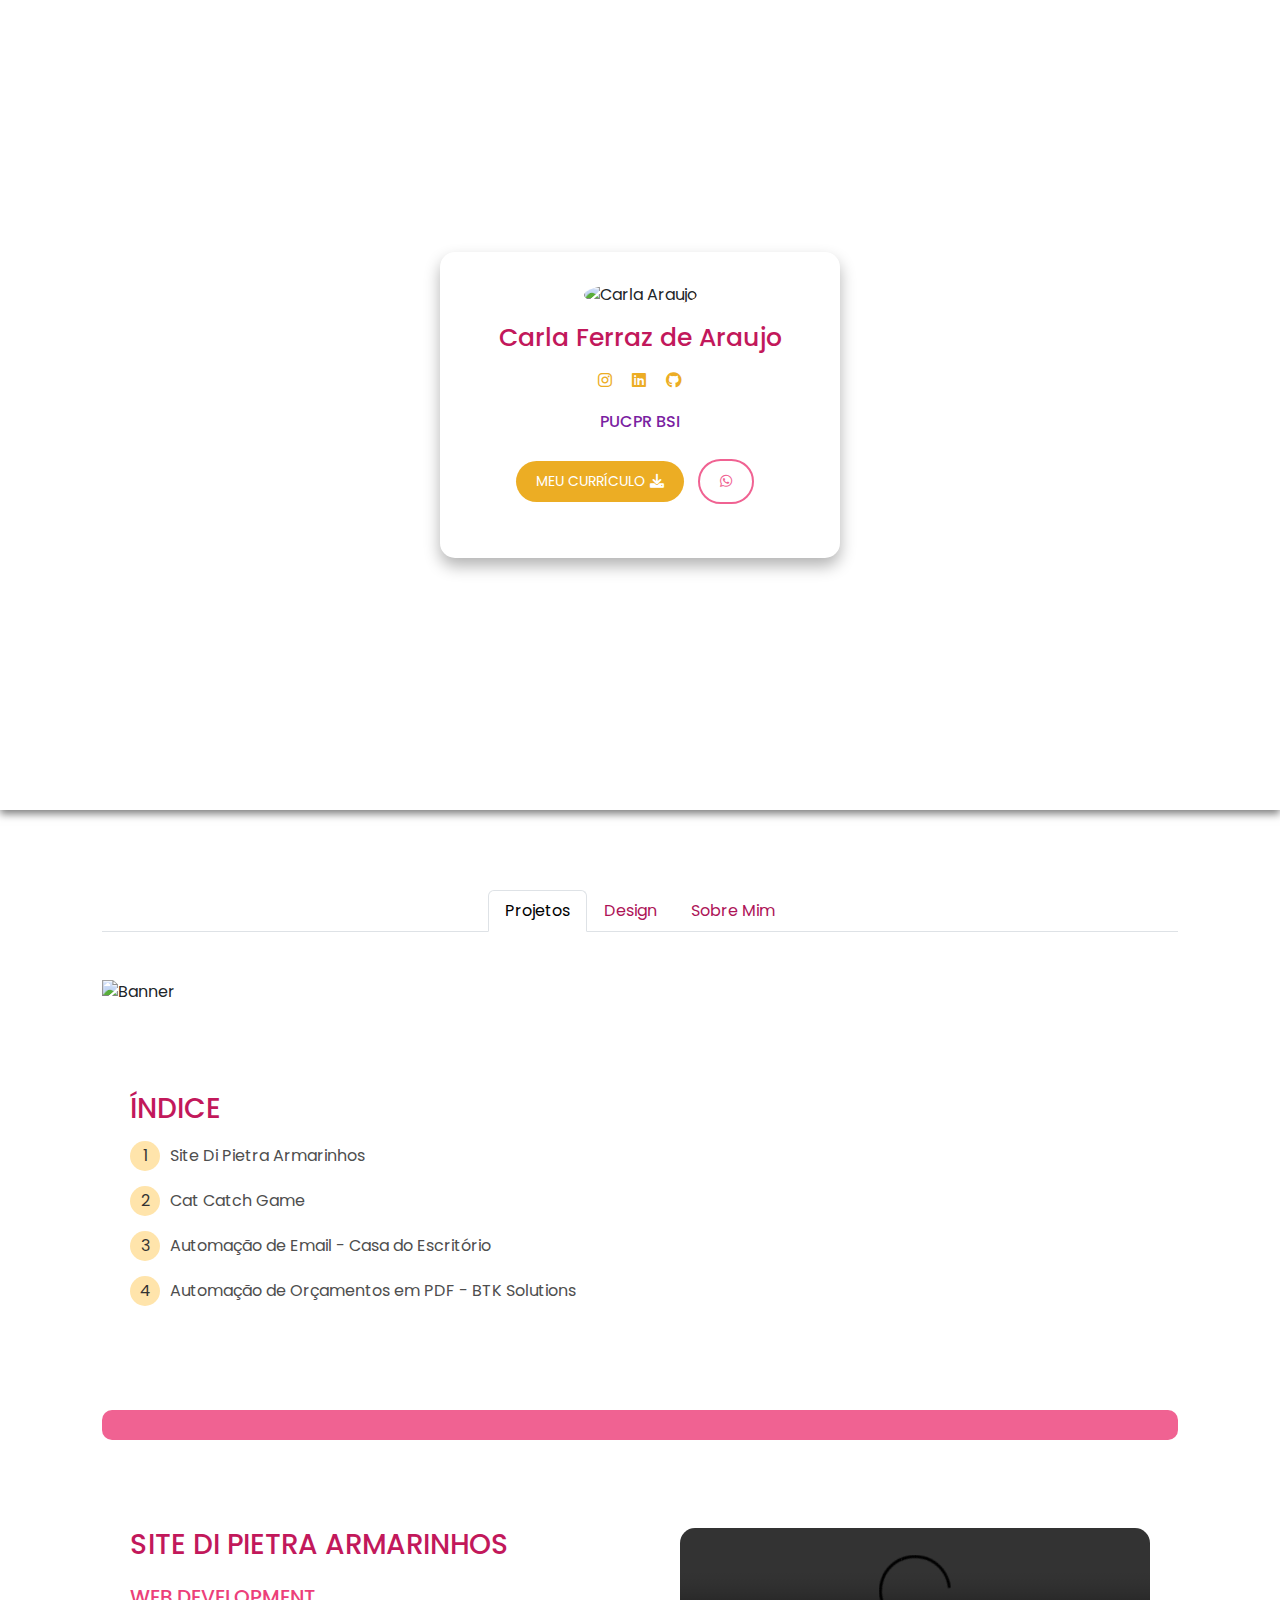
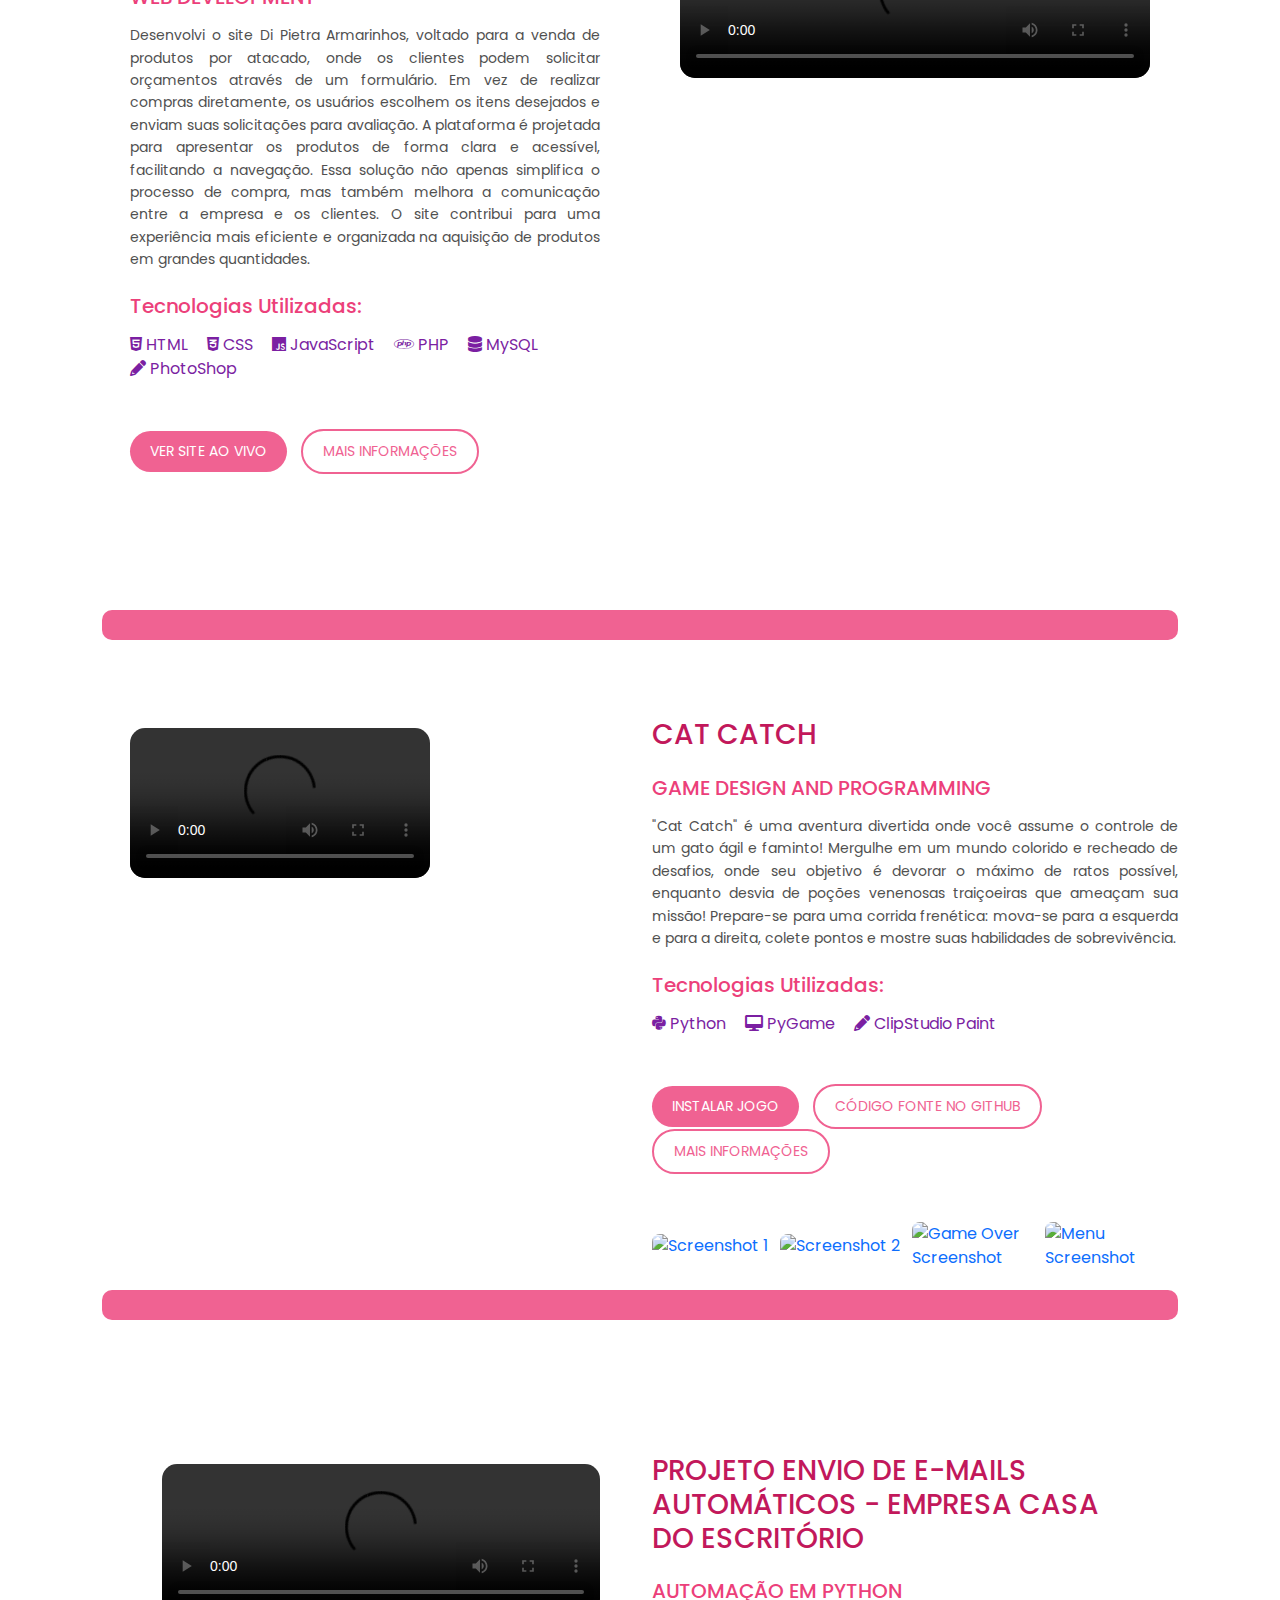
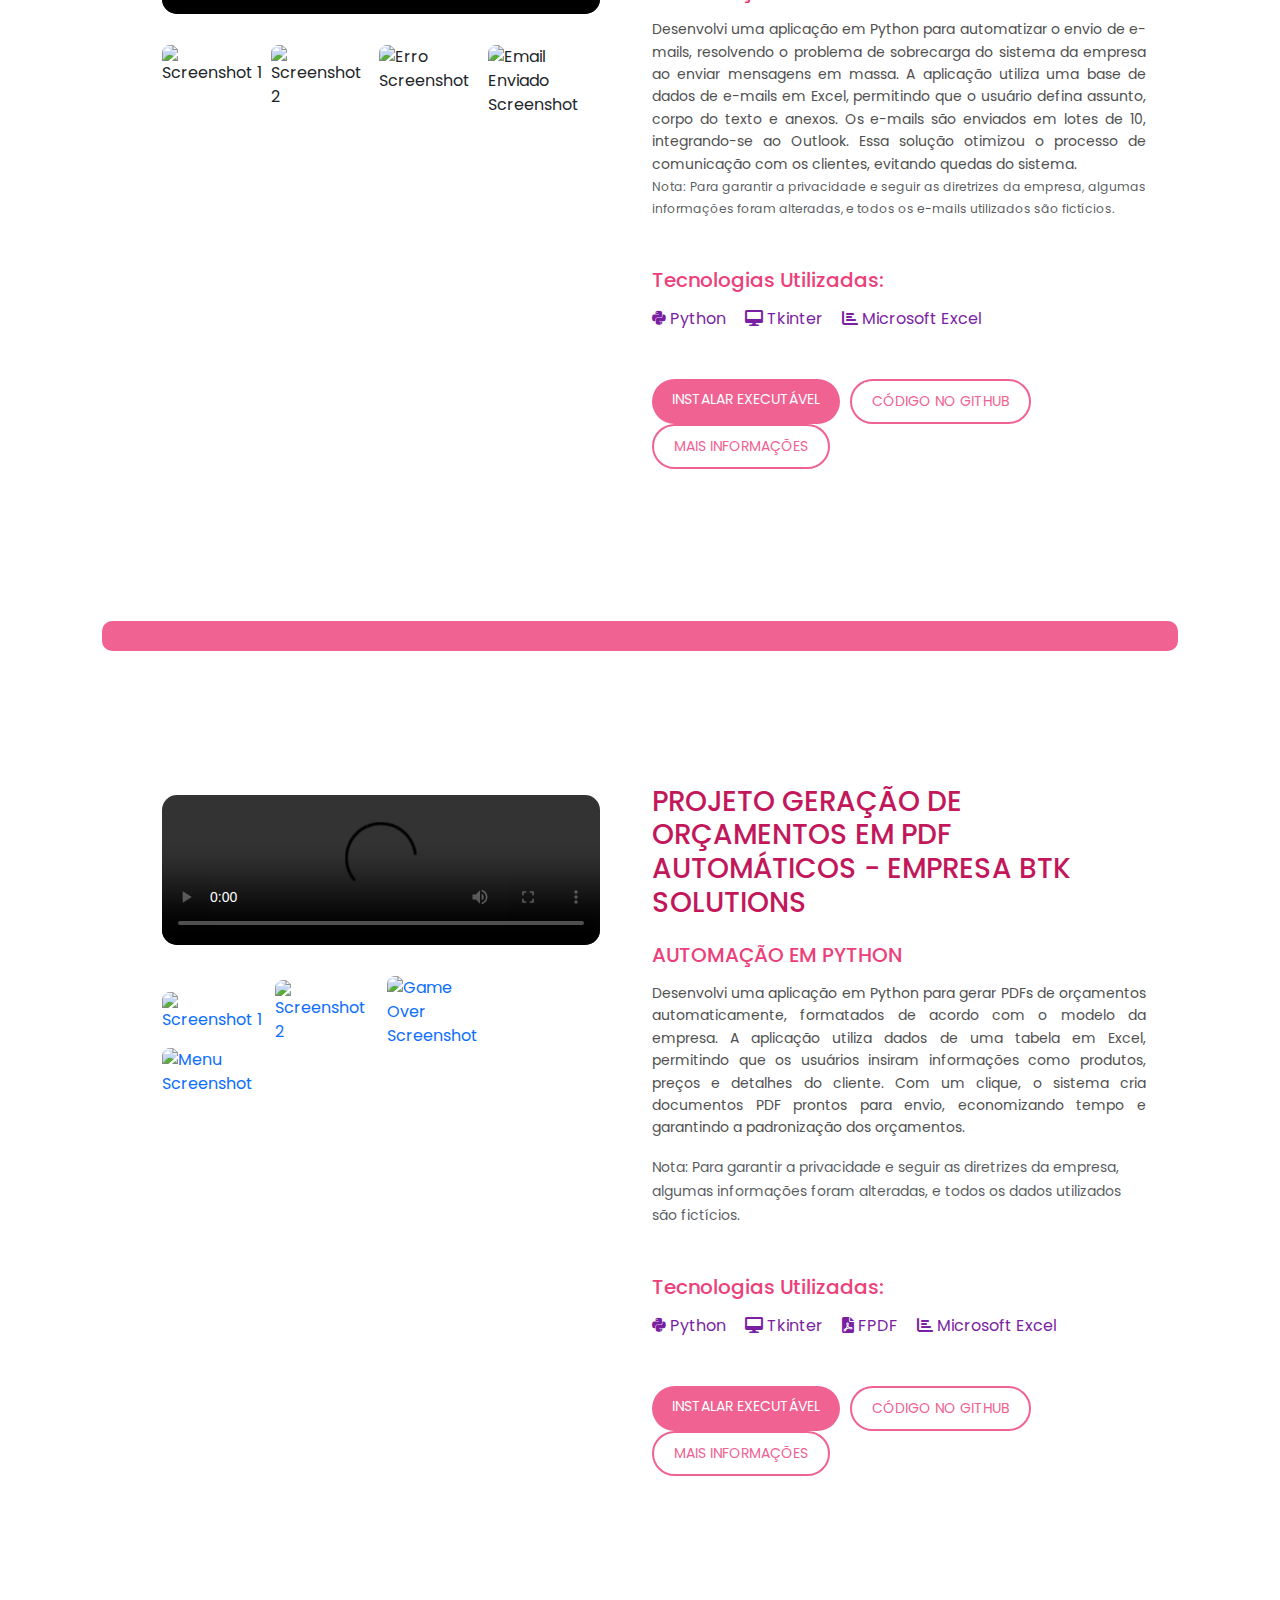
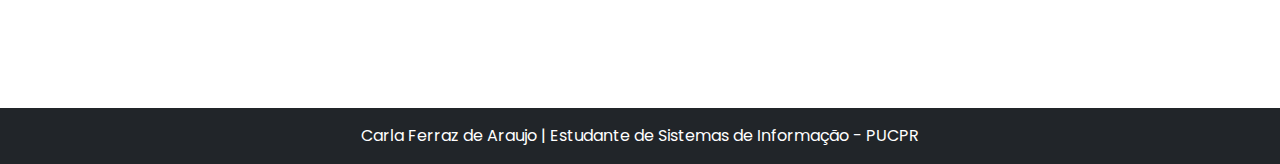
==== index.html @ 044a21c5 "my first commit" ====
<!DOCTYPE html>
<html lang="pt-br">
<head>
    <meta charset="UTF-8">
    <meta name="viewport" content="width=device-width, initial-scale=1.0">
    <title>Portfolio Carla Araujo</title>
    <link href="https://cdn.jsdelivr.net/npm/bootstrap@5.3.3/dist/css/bootstrap.min.css" rel="stylesheet" integrity="sha384-QWTKZyjpPEjISv5WaRU9OFeRpok6YctnYmDr5pNlyT2bRjXh0JMhjY6hW+ALEwIH" crossorigin="anonymous">
    <link rel="shortcut icon" href="assets/img/favicon.png" type="image/x-icon">
    <link href="https://cdnjs.cloudflare.com/ajax/libs/font-awesome/6.0.0-beta3/css/all.min.css" rel="stylesheet">
    <link rel="stylesheet" href="styles.css">
    <script src="scripts.js" defer></script>
    <script src="https://kit.fontawesome.com/b0f29e9bfe.js" crossorigin="anonymous"></script>
    <link href="https://fonts.googleapis.com/css2?family=Poppins:wght@300;400;500;600;700&display=swap" rel="stylesheet">

</head>
<body>

    <header class="background-draw py-5">
        <div class="container text-center content-box">
            <div class="profile-data mb-4">
                <div class="profile-pic mb-3">
                    <img src="midia/carla.png" alt="Carla Araujo" class="rounded-circle" width="150">
                </div>
                <h2 class="name">Carla Ferraz de Araujo</h2>
                
                <div class="my-3">
                    <div class="social-links">
                        <a href="https://www.instagram.com/carlacarlinhe/" target="_blank" class="me-3"><i class="fab fa-instagram"></i></a>
                        <a href="https://www.linkedin.com/in/carlaferrazdearaujo/" target="_blank" class="me-3"><i class="fab fa-linkedin"></i></a>
                        <a href="https://github.com/carlaferraz" target="_blank"><i class="fab fa-github"></i></a>
                    </div>
                </div>
                
                <div class="profile-info mb-4">
                    
                    <h4 class="profile-info-description">PUCPR BSI</h4>
                </div>
                <div class="profile__buttons">
                    <a href="#" class="cv-button" download>Meu Currículo <i class="fas fa-download"></i></a>
                    <a href="https://api.whatsapp.com/send?phone=51123456789&text=Hello, more information!" target="_blank" class="feminine-outline-button">
                        <i class="fab fa-whatsapp"></i>
                    </a>
                </div>
            </div>
        </div>
    </header>

    <main class="container my-5">
        
        <section class="filters mb-5">
            <ul class="nav nav-tabs justify-content-center">
                <li class="nav-item">
                    <a href="index.html#projects"><button class="nav-link active" id="projects">Projetos</button></a>
                    
                </li>
                <li class="nav-item">
                    <a href="design.html#design"><button class="nav-link" id="design">Design</button></a>
                    
                </li>
                <li class="nav-item">
                    <a href="sobremim.html#about-me"><button class="nav-link" id="about-me">Sobre Mim</button></a>
                    
                </li>
            </ul>
        </section>


        <div class="">
            <img src="midia/banner-pro.png" alt="Banner" class="full-width-image">
        </div>
        <div class="row my-5">
            <div class="col-md-6 feminine-section">
                <h2 class="feminine-title">ÍNDICE</h2>
                <div class="index-container">
                    <ol class="index-list">
                        <a href="#dipietra" class="index"><li>Site Di Pietra Armarinhos</li></a>
                        <a href="#catcatch" class="index"><li>Cat Catch Game</li></a>
                        <a href="#group" class="index"><li>Automação de Email - Casa do Escritório</li></a>
                        <a href="#btk" class="index"><li>Automação de Orçamentos em PDF - BTK Solutions</li></a>
                    </ol>
                </div>
            </div>  
        </div>

        <!--==========================DIVISOR===============================-->
        <div class="feminine-divider"></div>

        <div>
            <section id="projects">

    
                <!--====================dipietra======================--> 
                <div class="row my-5">
                    <div class="col-md-6 feminine-section">
                        <h2 class="feminine-title" id="dipietra">SITE DI PIETRA ARMARINHOS</h2>
                        <h3 class="feminine-subtitle">WEB DEVELOPMENT</h3>
                        <p class="feminine-text">
                            Desenvolvi o site Di Pietra Armarinhos, voltado para a venda de produtos por atacado, onde os clientes podem solicitar orçamentos através de um formulário. Em vez de realizar compras diretamente, os usuários escolhem os itens desejados e enviam suas solicitações para avaliação. A plataforma é projetada para apresentar os produtos de forma clara e acessível, facilitando a navegação. Essa solução não apenas simplifica o processo de compra, mas também melhora a comunicação entre a empresa e os clientes. O site contribui para uma experiência mais eficiente e organizada na aquisição de produtos em grandes quantidades.
                        </p>
                        
                        <div class="my-3">
                            <h3 class="feminine-subtitle">Tecnologias Utilizadas:</h3>
                            <ul class="feminine-languages">
                                <li class="feminine-language-item"><i class="fab fa-html5"></i> HTML</li>
                                <li class="feminine-language-item"><i class="fab fa-css3-alt"></i> CSS</li>
                                <li class="feminine-language-item"><i class="fab fa-js"></i> JavaScript</li>
                                <li class="feminine-language-item"><i class='fab fa-php'></i> PHP</li>
                                <li class="feminine-language-item"><i class="fas fa-database"></i> MySQL</li>
                                <li class="feminine-language-item"><i class="fas fa-pencil-alt"></i> PhotoShop</li>
                            </ul>
                        </div>

                        <div class="my-5">
                            <a href="https://dipietraarmarinhos.com.br/" target="_blank" class="feminine-button">Ver site ao vivo</a>
                            <a href="#" class="feminine-outline-button" data-bs-toggle="collapse" data-bs-target="#more-info" aria-expanded="false" aria-controls="more-info">Mais Informações</a>
                            <div id="more-info" class="collapse mt-3">
                                <h3 class="feminine-subtitle">Descrição do Projeto de Automação de Envio de E-mails Automáticos</h3>
                                <p class="feminine-text">
                                    Neste projeto, desenvolvi um site para a Di Pietra Armarinhos, focado na venda de produtos por atacado, que apresenta um design moderno e funcional.
                                </p>
                                <h3 class="feminine-subtitle">Contexto e Desafio:</h3>
                                <p class="feminine-text">
                                    O principal desafio foi criar uma plataforma que não apenas exibisse os produtos, mas que também facilitasse o processo de pedidos em um modelo de venda por atacado.
                                </p>
                                <h3 class="feminine-subtitle">Solução Implementada:</h3>
                                <p class="feminine-text">
                                    Utilizando HTML, CSS e JavaScript, construí um layout responsivo que destaca os produtos e suas categorias.
                                </p>
                                <h3 class="feminine-subtitle">Funcionalidade:</h3>
                                <p class="feminine-text">
                                    Além da apresentação dos produtos, o site possui um formulário de contato que os clientes podem utilizar para enviar suas solicitações de orçamento.
                                </p>
                                <h3 class="feminine-subtitle">Resultados:</h3>
                                <p class="feminine-text">
                                    Com o novo site, a Di Pietra Armarinhos conseguiu melhorar sua presença online e otimizar o processo de pedidos.
                                </p>
                            </div>
                        </div>
                    </div>

                    <div class="col-md-6 feminine-section">
                        <video src="midia/dipietra/dpietra.mp4" controls style="max-height: 80vh; width: 100%; border-radius: 15px;"></video>
                        <div class="mt-4 d-flex flex-wrap" style="align-items: center;">
                            <a href="#">
                                <img src="midia/dipietra/1.png" alt="" class="img-fluid me-2"" data-bs-toggle="modal" data-bs-target="#imageModal" onclick="openModal('midia/dipietra/1.png')" style="max-width: 30%;">
                                <img src="midia/dipietra/2.png" alt="" class="img-fluid me-2"" data-bs-toggle="modal" data-bs-target="#imageModal" onclick="openModal('midia/dipietra/2.png')" style="max-width: 30%;">
                                <img src="midia/dipietra/3.png" alt="" class="img-fluid me-2"" data-bs-toggle="modal" data-bs-target="#imageModal" onclick="openModal('midia/dipietra/3.png')" style="max-width: 30%;">
                                <img src="midia/dipietra/4.png" alt="" class="img-fluid me-2" " data-bs-toggle="modal" data-bs-target="#imageModal" onclick="openModal('midia/dipietra/4.png')" style="max-width: 30%;">
                                <img src="midia/dipietra/5.png" alt="" class="img-fluid"" data-bs-toggle="modal" data-bs-target="#imageModal" onclick="openModal('midia/dipietra/5.png')" style="max-width: 30%;">
                                <img src="midia/dipietra/6.png" alt="" class="img-fluid"" data-bs-toggle="modal" data-bs-target="#imageModal" onclick="openModal('midia/dipietra/6.png')" style="max-width: 30%;">
                                <img src="midia/dipietra/7.png" alt="" class="img-fluid"" data-bs-toggle="modal" data-bs-target="#imageModal" onclick="openModal('midia/dipietra/7.png')" style="max-width: 30%;">
                                <img src="midia/dipietra/8.png" alt="" class="img-fluid"" data-bs-toggle="modal" data-bs-target="#imageModal" onclick="openModal('midia/dipietra/8.png')" style="max-width: 30%;">
                                <img src="midia/dipietra/9.png" alt="" class="img-fluid"" data-bs-toggle="modal" data-bs-target="#imageModal" onclick="openModal('midia/dipietra/9.png')" style="max-width: 30%;">
                            </a>
                        </div>
                    </div>
                </div>


                    
                    



                <!--==========================DIVISOR===============================-->
                <div class="feminine-divider"></div>



                        <!--====================CAT CATCH======================-->        
                <div class="row mt-5">
                    <div class="col-md-6  feminine-section">
                        <video src="midia/catcatch/catcatch.mp4" controls style="max-height: 85%; border-radius: 15px;"></video>
                    </div>
                    <div class="col-md-6 feminine-content">
                        <h2 class="feminine-title" style="margin-top: 30px;" id="catcatch">CAT CATCH</h2>
                        <h3 class="feminine-subtitle">GAME DESIGN AND PROGRAMMING</h3>
                        <p class="feminine-text"><span>"Cat Catch"</span> é uma aventura divertida onde você assume o controle de um gato ágil e faminto! Mergulhe em um mundo colorido e recheado de desafios, onde seu objetivo é devorar o máximo de ratos possível, enquanto desvia de poções venenosas traiçoeiras que ameaçam sua missão! Prepare-se para uma corrida frenética: mova-se para a esquerda e para a direita, colete pontos e mostre suas habilidades de sobrevivência.</p>


                        <div>
                            <h3 class="feminine-subtitle">Tecnologias Utilizadas:</h3>
                            <ul class="feminine-languages">
                                <li class="feminine-language-item"><i class="fab fa-python"></i> Python</span></li>
                                <li class="feminine-language-item"><i class="fas fa-desktop"></i> PyGame</span></li>
                                <li class="feminine-language-item"><i class="fas fa-pencil-alt"></i> ClipStudio Paint</span></li>
                            </ul>
                            

                        </div>


                        <div class="my-5">
                            <a href="midia/catcatch/catcatch.exe" class="feminine-button" download>Instalar Jogo</a>
                            <a href="https://github.com/carlaferraz/catcatch" target="_blank" class="feminine-outline-button">Código Fonte no GitHub</a>
                            <a href="#" class="feminine-outline-button" data-bs-toggle="collapse" data-bs-target="#more-info" aria-expanded="false" aria-controls="more-info">Mais Informações</a>
                            <div id="more-info" class="collapse mt-3">
                                <div>
                                    <div>
                                        <h3 class="feminine-subtitle">Animação dos Personagens:</h3>
                                        <p class="feminine-text">Como o PyGame não aceita vídeos para a animação, foi-se utilizado o recurso de lista de imagens que trocam de acordo com o tempo transcorrido, a partir de função condicional descrita a seguir:</p>
                                        <img src="midia/catcatch/animacao-personagens.png" alt="" class="feminine-img" data-bs-toggle="modal" data-bs-target="#imageModal" onclick="openModal('midia/catcatch/animacao-personagens.png')">
                                    </div>

                                    <div>
                                        <h3 class="feminine-subtitle">Movimentação do Gato:</h3>
                                        <p class="feminine-text">A partir da lista de imagens carregada, utilizou-se uma função própria do PyGame para contornar em formato retangular a área aproximada e a partir disso, definir o espaço ocupado pelo personagem dentro do jogo. Com isso, foi possível definir uma função move que a partir de estrutura condicional altera o movimento do gato a partir da tecla direita ou esquerda pressionada, alterando sua posição para |5| em relação ao eixo x.</p>
                                        <img src="midia/catcatch/movimentacao-gato.png" alt="" class="feminine-img" data-bs-toggle="modal" data-bs-target="#imageModal" onclick="openModal('midia/catcatch/movimentacao-gato.png')">
                                    </div>

                                    <div>
                                        <h3 class="feminine-subtitle">Detecção de Colisão entre Jogador e Rato:</h3>
                                        <p class="feminine-text">Uma vez que o jogador "come" o rato, é feito uma condicional com o SCORE, adicionando em 10 a cada colisão ocorrida. Além disso, foi adicionado um efeito sono para melhor experiência.</p>
                                        <img src="midia/catcatch/colisao-gato-rato.png" alt="" class="feminine-img" data-bs-toggle="modal" data-bs-target="#imageModal" onclick="openModal('midia/catcatch/colisao-gato-rato.png')">
                                        <img src="midia/catcatch/score-rato.png" alt="" class="feminine-img" data-bs-toggle="modal" data-bs-target="#imageModal" onclick="openModal('midia/catcatch/score-rato.png')">
                                    </div>

                                    <div>
                                        <h3 class="feminine-subtitle">Detecção de Colisão entre Jogador e Poção:</h3>
                                        <p class="feminine-text">Assim que o gato encosta na poção envenenada, há um efeito sonoro de dor, e após meio segundo, aparece a tela de "Game Over", indicando o encerramento do jogo. Após dois segundos dessa tela, por meio do loop for, o jogo é encerrado e a tela do PyGame é fechada.</p>
                                        <img src="midia/catcatch/gato-pocao.png" alt="" class="feminine-img" data-bs-toggle="modal" data-bs-target="#imageModal" onclick="openModal('midia/catcatch/gato-pocao.png')">
                                    </div>
                                </div>

                                    
                                
                            </div>
                        </div>

                        <div class="mt-4 d-flex flex-wrap">
                            <a href="#">
                            <img src="midia/catcatch/screenshotcatcatchmenu.png" alt="Screenshot 1" class="img-fluid me-2" style="max-width: 23%;" data-bs-toggle="modal" data-bs-target="#imageModal" onclick="openModal('midia/catcatch/screenshotcatcatchmenu.png')">
                            <img src="midia/catcatch/screenshotcatcatch1.png" alt="Screenshot 2" class="img-fluid me-2" style="max-width: 23%;" data-bs-toggle="modal" data-bs-target="#imageModal" onclick="openModal('midia/catcatch/screenshotcatcatch1.png')">
                            <img src="midia/catcatch/screenshotcatcatch2.png" alt="Game Over Screenshot" class="img-fluid me-2" style="max-width: 23%;" data-bs-toggle="modal" data-bs-target="#imageModal" onclick="openModal('midia/catcatch/screenshotcatcatch2.png')">
                            <img src="midia/catcatch/screenshotcatcatchgameover.png" alt="Menu Screenshot" class="img-fluid" style="max-width: 23%;" data-bs-toggle="modal" data-bs-target="#imageModal" onclick="openModal('midia/catcatch/screenshotcatcatchgameover.png')">
                            </a>
                            
                        </div>
                    </div>
                </div>

                <!-- Modal -->
                <div class="modal fade" id="imageModal" tabindex="-1" aria-labelledby="imageModalLabel" aria-hidden="true">
                    <div class="modal-dialog modal-lg">
                        <div class="modal-content">
                            <div class="modal-header">
                                <h5 class="modal-title" id="imageModalLabel">Imagem Expandida</h5>
                                <button type="button" class="btn-close" data-bs-dismiss="modal" aria-label="Close"></button>
                            </div>
                            <div class="modal-body text-center">
                                <img id="expandedImage" src="" alt="" class="img-fluid">
                                <div class="d-flex justify-content-between mt-3">
                                    <button class="btn btn-secondary" id="prevBtn" onclick="changeImage(-1)">&#10094; Anterior</button>
                                    <button class="btn btn-secondary" id="nextBtn" onclick="changeImage(1)">Próximo &#10095;</button>
                                </div>
                            </div>
                        </div>
                    </div>
                </div>






                <!--==========================DIVISOR===============================-->
                <div class="feminine-divider"></div>

                        
                <!--====================AUTOMACAO DE EMAIL======================--> 
                <div class="container my-5">
                    <div class="row mb-4 mt-4">
                        <div class="col-md-6 mb-4 feminine-section">
                            <video src="midia/casadoescritorio/group.mp4" controls class="w-100" style="max-height: 100%; border-radius: 15px;"></video>

                            <div class="mt-4 d-flex flex-wrap">
                                <img src="midia/casadoescritorio/preview.png" alt="Screenshot 1" class="img-fluid me-2" style="max-width: 23%;" data-bs-toggle="modal" data-bs-target="#imageModal" onclick="openModal('midia/casadoescritorio/preview.png')">
                                <img src="midia/casadoescritorio/email-enviado.png" alt="Screenshot 2" class="img-fluid me-2" style="max-width: 23%;" data-bs-toggle="modal" data-bs-target="#imageModal" onclick="openModal('midia/casadoescritorio/email-enviado.png')">
                                <img src="midia/casadoescritorio/falha-box.png" alt="Erro Screenshot" class="img-fluid me-2" style="max-width: 23%;" data-bs-toggle="modal" data-bs-target="#imageModal" onclick="openModal('midia/casadoescritorio/falha-box.png')">
                                <img src="midia/casadoescritorio/email-enviado-box.png" alt="Email Enviado Screenshot" class="img-fluid" style="max-width: 23%;" data-bs-toggle="modal" data-bs-target="#imageModal" onclick="openModal('midia/casadoescritorio/email-enviado-box.png')">
                            </div>

                        </div>
                        <div class="col-md-6 feminine-content">
                            <h2 style="margin-top: 30px;" id="group">PROJETO ENVIO DE E-MAILS AUTOMÁTICOS - EMPRESA CASA DO ESCRITÓRIO</h2>
                            <h3>AUTOMAÇÃO EM PYTHON</h3>
                            <p>Desenvolvi uma aplicação em Python para automatizar o envio de e-mails, resolvendo o problema de sobrecarga do sistema da empresa ao enviar mensagens em massa. A aplicação utiliza uma base de dados de e-mails em Excel, permitindo que o usuário defina assunto, corpo do texto e anexos. Os e-mails são enviados em lotes de 10, integrando-se ao Outlook. Essa solução otimizou o processo de comunicação com os clientes, evitando quedas do sistema.
                                <br>
                                <small class="text-muted">Nota: Para garantir a privacidade e seguir as diretrizes da empresa, algumas informações foram alteradas, e todos os e-mails utilizados são fictícios.</small>
                            </p>
                            <div class="my-5">
                                <h3>Tecnologias Utilizadas:</h3>
                                <ul class="feminine-languages">
                                    <li class="feminine-language-item"><i class="fab fa-python"></i> Python</span></li>
                                    <li class="feminine-language-item"><i class="fas fa-desktop"></i> Tkinter</span></li>
                                    <li class="feminine-language-item"><i class="fas fa-chart-bar"></i> Microsoft Excel</span></li>
                                </ul>

                            </div>
                            <div class="my-5">
                                <div class="d-flex flex-wrap">
                                    <a href="midia/casadoescritorio/email_app.exe" class="feminine-button" download>Instalar Executável</a>
                                    <a href="https://github.com/carlaferraz/catcatch" target="_blank" class="feminine-outline-button">Código no GitHub</a>
                                    <a href="#" class="feminine-outline-button" data-bs-toggle="collapse" data-bs-target="#more-info" aria-expanded="false" aria-controls="more-info">Mais Informações</a>
                                    <div id="more-info" class="collapse mt-3">
                                        <div>
                                            <h3 class="feminine-subtitle">Descrição do Projeto de Automação de Envio de E-Mails Automáticos</h3>
                                            <p class="feminine-text">Neste projeto, desenvolvi uma solução em Python para automatizar o envio de e-mails, abordando um problema crítico: a sobrecarga do sistema da empresa ao encaminhar muitos e-mails de uma só vez.</p>
                                            <h3 class="feminine-subtitle">Contexto e Desafio:</h3>
                                            <p>A empresa enfrentava dificuldades significativas quando tentava enviar mensagens para uma grande lista de clientes simultaneamente, resultando em quedas frequentes do sistema. Para resolver isso, criei uma aplicação que permite gerenciar o envio de e-mails de forma mais controlada e eficiente.</p>
                                            <h3 class="feminine-subtitle">Solução Implementada:</h3>
                                            <p class="feminine-text">A aplicação utiliza uma base de dados de e-mails dos clientes armazenada em um arquivo Excel. A partir dessa base, desenvolvi um executável que possibilita ao usuário definir o assunto, o corpo do texto e adicionar anexos aos e-mails.</p>
                                            <h3 class="feminine-subtitle">Funcionalidade:</h3> 
                                            <p class="feminine-text">Os e-mails são enviados em lotes de 10, conforme a lista do Excel, utilizando a integração com o Outlook. Essa abordagem não apenas preserva a integridade do sistema, mas também melhora a experiência do usuário ao facilitar o envio de mensagens em massa.</p>
                                            <h3 class="feminine-subtitle">Resultados:</h3> 
                                            <p class="feminine-text">Com essa automação, a empresa conseguiu otimizar seu processo de comunicação com os clientes, garantindo que as mensagens fossem enviadas de forma eficiente, sem sobrecarregar o sistema.</p>
                                        </div>
                                        <div>
                                            <h3>Relacionando O Campo de Informações do Outlook:</h3>
                                            <p>Por meio da aplicação win32com.client é possível relacionar os campos do outlook para assim integrar à aplicação desejada</p>
                                            <img src="midia/casadoescritorio/win32.png" alt="" class="img-fluid" data-bs-toggle="modal" data-bs-target="#imageModal" onclick="openModal('midia/casadoescritorio/win32.png')">
                                        </div>
                                        <div>
                                            <h3>Interface Gráfica com Tkinter:</h3>
                                            <p>A interface do aplicativo foi desenvolvida utilizando a biblioteca <code>customtkinter</code>, que proporciona uma experiência de usuário moderna e intuitiva. A estrutura do layout é organizada em grids, permitindo que os usuários insiram informações essenciais como o assunto do e-mail e o corpo da mensagem.</p>
                                            <img src="midia/casadoescritorio/tkinter.png" alt="" class="img-fluid" data-bs-toggle="modal" data-bs-target="#imageModal" onclick="openModal('midia/casadoescritorio/tkinter.png')">
                                        </div>
                                        <div>
                                            <h3>Manipulação de Anexos:</h3>
                                            <p>Os usuários têm a opção de anexar arquivos diretamente ao e-mail. Isso é facilitado por um botão que aciona um seletor de arquivos, permitindo a escolha de múltiplos arquivos. O caminho dos arquivos anexados é exibido em um campo de texto.</p>
                                            <img src="midia/casadoescritorio/anexos.png" alt="" class="img-fluid" data-bs-toggle="modal" data-bs-target="#imageModal" onclick="openModal('midia/casadoescritorio/anexos.png')">
                                        </div>
                                        <div>
                                            <h3>Tratamento de Erros:</h3>
                                            <p>A aplicação possui um sistema robusto de tratamento de erros, que garante que o usuário seja informado em caso de falhas. Mensagens de erro claras e concisas são exibidas através de caixas de diálogo.</p>
                                            <img src="midia/casadoescritorio/erro.png" alt="" class="img-fluid" data-bs-toggle="modal" data-bs-target="#imageModal" onclick="openModal('midia/casadoescritorio/erro.png')">
                                        </div>
                                    </div>
                                
                                    
                                </div>
                            </div>
                        </div>
                    </div>
                </div>

                <!-- Modal -->
                <div class="modal fade" id="imageModal" tabindex="-1" aria-labelledby="imageModalLabel" aria-hidden="true">
                    <div class="modal-dialog modal-lg">
                        <div class="modal-content">
                            <div class="modal-header">
                                <h5 class="modal-title" id="imageModalLabel">Imagem Expandida</h5>
                                <button type="button" class="btn-close" data-bs-dismiss="modal" aria-label="Close"></button>
                            </div>
                            <div class="modal-body text-center">
                                <img id="expandedImage" src="" alt="" class="img-fluid">
                                <div class="d-flex justify-content-between mt-3">
                                    <button class="btn btn-secondary" id="prevBtn" onclick="changeImage(-1)">&#10094; Anterior</button>
                                    <button class="btn btn-secondary" id="nextBtn" onclick="changeImage(1)">Próximo &#10095;</button>
                                </div>
                            </div>
                        </div>
                    </div>
                </div>







   <!--==========================DIVISOR===============================-->
                <div mt-5>
                    <div class="feminine-divider"></div>
                </div>
                



                <!--====================AUTOMACAO DE PDF======================--> 
                <div class="container my-5">
                    <div class="row mb-4 mt-4">
                        <div class="col-md-6 mb-4 feminine-section">
                            <video src="midia/btksolutions/exe.mp4" controls class="w-100" style="max-height: 100%; border-radius: 15px;"></video>
    
                        
                            <div class="mt-4 d-flex flex-wrap">
                                <a href="#">
                                <img src="midia/btksolutions/salvar-como.png" alt="Screenshot 1" class="img-fluid me-2" style="max-width: 23%;" data-bs-toggle="modal" data-bs-target="#imageModal" onclick="openModal('midia/btksolutions/salvar-como.png')">
                                <img src="midia/btksolutions/sucesso.png" alt="Screenshot 2" class="img-fluid me-2" style="max-width: 23%;" data-bs-toggle="modal" data-bs-target="#imageModal" onclick="openModal('midia/btksolutions/sucesso.png')">
                                <img src="midia/btksolutions/falha.png" alt="Game Over Screenshot" class="img-fluid me-2" style="max-width: 23%;" data-bs-toggle="modal" data-bs-target="#imageModal" onclick="openModal('midia/btksolutions/falha.png')">
                                <img src="midia/btksolutions/preview.png" alt="Menu Screenshot" class="img-fluid" style="max-width: 23%;" data-bs-toggle="modal" data-bs-target="#imageModal" onclick="openModal('midia/btksolutions/preview.png')">
                                </a>
                                </div>
                            
    
                        </div>
                        <div class="col-md-6 feminine-content">
                            <h2 style="margin-top: 30px;" id="btk">PROJETO GERAÇÃO DE ORÇAMENTOS EM PDF AUTOMÁTICOS - EMPRESA BTK SOLUTIONS</h2>
                            <h3>AUTOMAÇÃO EM PYTHON</h3>
                            <p>Desenvolvi uma aplicação em Python para gerar PDFs de orçamentos automaticamente, formatados de acordo com o modelo da empresa. A aplicação utiliza dados de uma tabela em Excel, permitindo que os usuários insiram informações como produtos, preços e detalhes do cliente. Com um clique, o sistema cria documentos PDF prontos para envio, economizando tempo e garantindo a padronização dos orçamentos.</p>
                            <small class="text-muted">Nota: Para garantir a privacidade e seguir as diretrizes da empresa, algumas informações foram alteradas, e todos os dados utilizados são fictícios.</small>
                            <div class="my-5">
                                <h3>Tecnologias Utilizadas:</h3>
                                <ul class="feminine-languages">
                                    <li class="feminine-language-item"><i class="fab fa-python"></i> Python</span></li>
                                    <li class="feminine-language-item"><i class="fas fa-desktop"></i> Tkinter</span></li>
                                    <li class="feminine-language-item"><i class="fas fa-file-pdf"></i> FPDF</span></li>
                                    <li class="feminine-language-item"><i class="fas fa-chart-bar"></i> Microsoft Excel</span></li>
                                </ul>
                            </div>


                            <div class="my-5">
                                <div class="d-flex flex-wrap">
                                    <a href="#" class="feminine-button">Instalar Executável</a>
                                    <a href="https://github.com/carlaferraz/catcatch" target="_blank" class="feminine-outline-button">Código no GitHub</a>
                                    <a href="#" class="feminine-outline-button" data-bs-toggle="collapse" data-bs-target="#more-info-pdf" aria-expanded="false" aria-controls="more-info-pdf">Mais Informações</a>
                                    <div id="more-info-pdf" class="collapse mt-3">
                                        <div>
                                            <h3>Descrição do Projeto de Geração Automática de PDFs de Orçamentos</h3>
                                            <p>Neste projeto, desenvolvi uma solução em Python para gerar PDFs de orçamentos automaticamente, seguindo o modelo específico da empresa, com base em dados extraídos de uma tabela do Excel. 
                                                <br>
                                                <h3>Contexto e Desafio:</h3>
                                                A empresa precisava otimizar a criação de orçamentos, que era um processo manual e demorado. O desafio era criar uma solução que não apenas automatizasse a geração de orçamentos, mas também garantisse a padronização do formato.</p>
                                            <h3>Solução Implementada:</h3>
                                            <p>A aplicação permite que os usuários insiram os dados necessários em um formulário e, com um clique, gera um documento PDF formatado de acordo com os padrões da empresa.</p>
                                            <h3>Resultados:</h3>
                                            <p>Com essa automação, a empresa conseguiu reduzir significativamente o tempo gasto na criação de orçamentos, melhorando a eficiência do processo e garantindo que todos os documentos fossem consistentes.</p>
                                        </div>
                                        <div>
                                            <div>
                                                <h3>Organizando A Tabela: </h3>
                                                <p>O primeiro passo foi criar uma tabela no excel divida em abas de acordo com cada sessão do orçamento: Proposta, Dados Gerais, Produtos e Totais.</p>
                                                <div class="mt-4 d-flex flex-wrap">
                                                    <a href="#">
                                                        <img src="midia/btksolutions/excel1.png" alt="" class="img-fluid" data-bs-toggle="modal" data-bs-target="#imageModal" onclick="openModal('midia/btksolutions/excel1.png')">
                                                        <img src="midia/btksolutions/excel3.png" alt="" class="img-fluid" data-bs-toggle="modal" data-bs-target="#imageModal" onclick="openModal('midia/btksolutions/excel3.png')" style="margin-top: 10px;">
                                                        <img src="midia/btksolutions/excel4.png" alt="" class="img-fluid" data-bs-toggle="modal" data-bs-target="#imageModal" onclick="openModal('midia/btksolutions/excel4.png')" style="margin-top: 10px;">
                                                        <img src="midia/btksolutions/excel5.png" alt="" class="img-fluid" data-bs-toggle="modal" data-bs-target="#imageModal" onclick="openModal('midia/btksolutions/excel5.png')" style="margin-top: 10px;">
                                                    </a>
                                                </div>
                                                
                                            </div>
                                            
                    
                                            <div>
                                                <h3>Relacionando O Campo de Informações com o PDF</h3>
                                                <p>Utilizou a biblioteca FPDF para criar o PDF do zero e seu design, feito com várias funções de cabeçalho, informações gerais, tabela, totais e rodapé.</p>
                                                <div class="mt-4 d-flex flex-wrap">
                                                    <a href="#">
                                                        <img src="midia/btksolutions/cabeçalho.png" alt="" class="img-fluid" data-bs-toggle="modal" data-bs-target="#imageModal" onclick="openModal('midia/btksolutions/cabeçalho.png')">
                                                
                                                        <img src="midia/btksolutions/infos.png" alt="" class="img-fluid" data-bs-toggle="modal" data-bs-target="#imageModal" onclick="openModal('midia/btksolutions/infos.png')" style="margin-top: 10px;">
                                                
                                                        <img src="midia/btksolutions/tabela.png" alt="" class="img-fluid" data-bs-toggle="modal" data-bs-target="#imageModal" onclick="openModal('midia/btksolutions/tabela.png')" style="margin-top: 10px;">
                                                
                                                        <img src="midia/btksolutions/totais.png" alt="" class="img-fluid" data-bs-toggle="modal" data-bs-target="#imageModal" onclick="openModal('midia/btksolutions/totais.png')" style="margin-top: 10px;">
                                                </div>
                                                    </a>
                                                
                                                
                                                
                                            </div>
                    
                                            <div>
                                                <h3>Seleção de Anexos e Local de Salvamento: </h3>
                                                <p>Para criar o executável, utilizou-se novamente o tkinter, criando mais uma vez funções para selecionar anexos e agora selecionar em que lugar do computador quer salvar o documento. </p>
                                                <div class="mt-4 d-flex flex-wrap">
                                                    <a href="#"><img src="midia/btksolutions/selecaoexce.png" alt="" class="img-fluid" data-bs-toggle="modal" data-bs-target="#imageModal" onclick="openModal('midia/btksolutions/selecaoexce.png')"></a>
                                                </div>
                                                
                                            </div>
                    
                                            <div>
                                                <h3>Gerando o PDF e Tratamento de Erros: </h3>
                                                <p>A partir da função <code>generate_pdf</code> pode-se obter o PDF ou aparecer mensagens de erros caso alguma informação esteja faltando</p>
                                                <div class="mt-4 d-flex flex-wrap">
                                                    <a href="#">
                                                        <img src="midia/btksolutions/gerarpdf.png" alt="" class="img-fluid" data-bs-toggle="modal" data-bs-target="#imageModal" onclick="openModal('midia/btksolutions/gerarpdf.png')">
                                                        <img src="midia/btksolutions/pdf1.png" alt="" class="img-fluid" data-bs-toggle="modal" data-bs-target="#imageModal" onclick="openModal('midia/btksolutions/pdf1.png')">
                                                        <img src="midia/btksolutions/pdf2.png" alt="" class="img-fluid" data-bs-toggle="modal" data-bs-target="#imageModal" onclick="openModal('midia/btksolutions/pdf2.png')">
                                                    </a>
                                                </div>
                                                
                                            </div>
                    
                                        </div>
                                </div>
                                   
                
                                    
                               
                
                                
                            </div>
                    
                           
                            <div class="modal fade" id="imageModal" tabindex="-1" aria-labelledby="imageModalLabel" aria-hidden="true">
                                <div class="modal-dialog modal-lg">
                                    <div class="modal-content">
                                        <div class="modal-header">
                                            <h5 class="modal-title" id="imageModalLabel">Imagem Expandida</h5>
                                            <button type="button" class="btn-close" data-bs-dismiss="modal" aria-label="Close"></button>
                                        </div>
                                        <div class="modal-body text-center">
                                            <img id="expandedImage" src="" alt="" class="img-fluid">
                                            <div class="d-flex justify-content-between mt-3">
                                                <button class="btn btn-secondary" id="prevBtn" onclick="changeImage(-1)">&#10094; Anterior</button>
                                                <button class="btn btn-secondary" id="nextBtn" onclick="changeImage(1)">Próximo &#10095;</button>
                                            </div>
                                        </div>
                                    </div>
                                </div>
                            </div>
                
                            
                            
                        </div>
                    </div>
                </div>
                
                


                









        













    </main>











    <footer class="bg-light text-center text-lg-start mt-4">     
        <div class="text-center p-3 bg-dark text-white">
          Carla Ferraz de Araujo | Estudante de Sistemas de Informação - PUCPR
        </div>
      </footer>





    <script src="https://cdn.jsdelivr.net/npm/bootstrap@5.3.3/dist/js/bootstrap.bundle.min.js" integrity="sha384-YvpcrYf0tY3lHB60NNkmXc5s9fDVZLESaAA55NDzOxhy9GkcIdslK1eN7N6jIeHz" crossorigin="anonymous"></script>
    
    <script src="scripts.js"></script>

</body>
</html>
---- styles.css ----
.container {
    padding: 2rem;
}

a.index{
    color: #4e4e4e;
}

a.index:hover{
    color: #ecad24
}
 

body {
    font-family: 'Poppins', sans-serif;
}

h2 {
    font-family: 'Poppins', sans-serif;
    font-size: 28px;
    color: #c2185b; 
    margin-bottom: 10px;
    
}

h3 {
    margin-top: 1.5rem;
    margin-bottom: 1rem;
    font-family: 'Poppins', sans-serif;
    font-size: 20px;
    color: #ec407a; 
    margin-bottom: 15px;
}

h4 {
    line-height: 1.6;
    font-size: 1rem;
    font-family: 'Poppins', sans-serif;
    font-size: 16px;
    color: #7b1fa2;
}

p {
    line-height: 1.6;
    font-size: 1rem;
    font-family: 'Poppins', sans-serif;
    font-size: 14px;
    color: #505050;
    text-align: justify;
}

a {
    text-decoration: none;
}




.full-width-image {
    width: 100%; 
    height: auto;
    display: block; 
}



.name{
    font-family: 'Poppins', sans-serif;
    font-size: 25px;
    color: #c2185b; 
    margin-bottom: 10px;
}

.cv-button{
    background-color: #ecad24; 
    color: white;
    border-radius: 30px;
    padding: 10px 20px;
    text-transform: uppercase;
    font-family: 'Poppins', sans-serif;
    font-size: 14px;
    transition: background-color 0.3s ease-in-out;
    margin-right: 10px;
    display: inline-block;
}

.background-draw{
    background-image: url('midia/gabriella_tavares_pedroso.png');
    background-size: cover; 
    background-position: center; 
    background-repeat: no-repeat; 
    height: 90vh;
    display: flex; 
    justify-content: center; 
    align-items:center;
    box-shadow: 0 4px 8px rgba(0, 0, 0, 0.5)
}



.content-box {
    background-color: white; 
    padding: 30px; 
    border-radius: 15px;
    box-shadow: 0 4px 8px rgba(0, 0, 0, 0.1);
    max-width: 400px; 
    width: 100%; 
    text-align: center;
    box-shadow: 0 8px 16px rgba(0, 0, 0, 0.3);

}

.social-links a {
    color: #ecad24; 
    transition: color 0.3s ease;
}

.social-links a:hover {
    color: #ad1457; 
}



.nav-link{
    color: #ad1457
}

.nav-link:hover {
    color: #ecad24
}




.index-list {
    list-style: none; 
    padding: 0; 
}

.index-list li {
    display: flex; 
    align-items: center; 
    margin: 15px 0; 
}

.index-list li::before {
    content: counter(item); 
    counter-increment: item; 
    background-color: #ffe4ab;
    color: #333; 
    border-radius: 50%;
    width: 30px; 
    height: 30px; 
    display: flex; 
    align-items: center; 
    justify-content: center; 
    margin-right: 10px; 
}

.index-list {
    counter-reset: item; 
}






.img-fluid {
    border-radius: 8px;
}

.btn {
    border-radius: 5px;
}

.btn-outline-secondary {
    transition: background-color 0.3s, color 0.3s;
}

.btn-outline-secondary:hover {
    background-color: #6c757d;
    color: white;
}

.collapse {
    background-color: #f8f9fa; 
    padding: 1rem;
    border-radius: 5px;
    margin-top: 1rem;
}












.feminine-divider {
    width: 100%; 
    height: 30px; 
    background-color: #f06292; 
    margin: 20px 0; 
    border-radius: 10px; 
}



.feminine-section {
    
    padding: 40px;
    border-radius: 15px;
}



.feminine-languages {
    list-style: none;
    padding: 0;
}

.feminine-language-item {
    font-family: 'Poppins', sans-serif;
    font-size: 16px;
    color: #7b1fa2;
    display: inline-block;
    margin-right: 15px;
}

.feminine-button {
    background-color: #f06292; /* Rosa médio */
    color: white;
    border-radius: 30px;
    padding: 10px 20px;
    text-transform: uppercase;
    font-family: 'Poppins', sans-serif;
    font-size: 14px;
    transition: background-color 0.3s ease-in-out;
    margin-right: 10px;
    display: inline-block;
}

.feminine-button:hover {
    background-color: #ad1457; /* Rosa mais escuro */
}

.feminine-outline-button {
    border: 2px solid #f06292;
    background-color: transparent;
    color: #f06292;
    border-radius: 30px;
    padding: 10px 20px;
    text-transform: uppercase;
    font-family: 'Poppins', sans-serif;
    font-size: 14px;
    transition: background-color 0.3s ease-in-out;
    margin-right: 10px;
    display: inline-block;
}

.feminine-outline-button:hover {
    background-color: #f06292;
    color: white;
}

.feminine-gallery {
    justify-content: space-between;
}

.feminine-img {
    max-width: 23%;
    border-radius: 10px;
    box-shadow: 0px 4px 8px rgba(0, 0, 0, 0.1);
    transition: transform 0.3s ease-in-out;
}

.feminine-img:hover {
    transform: scale(1.05);
}
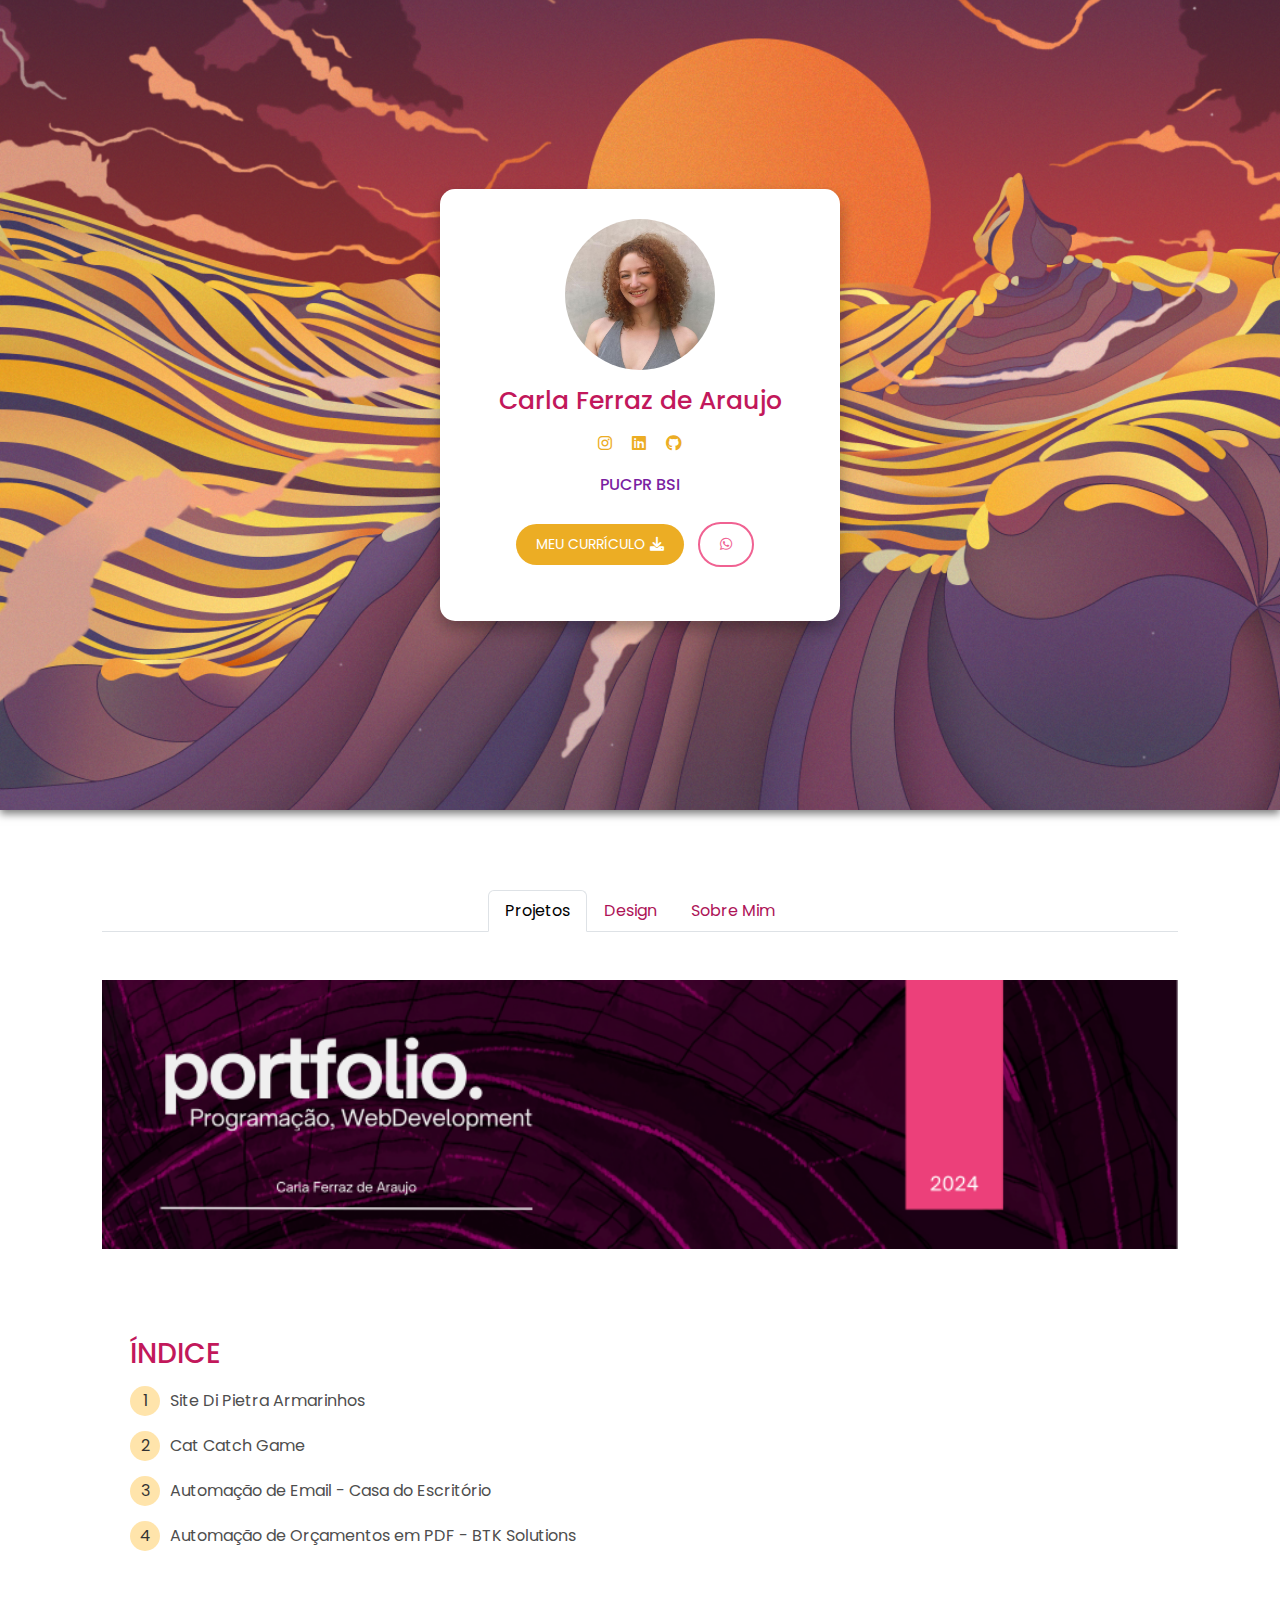
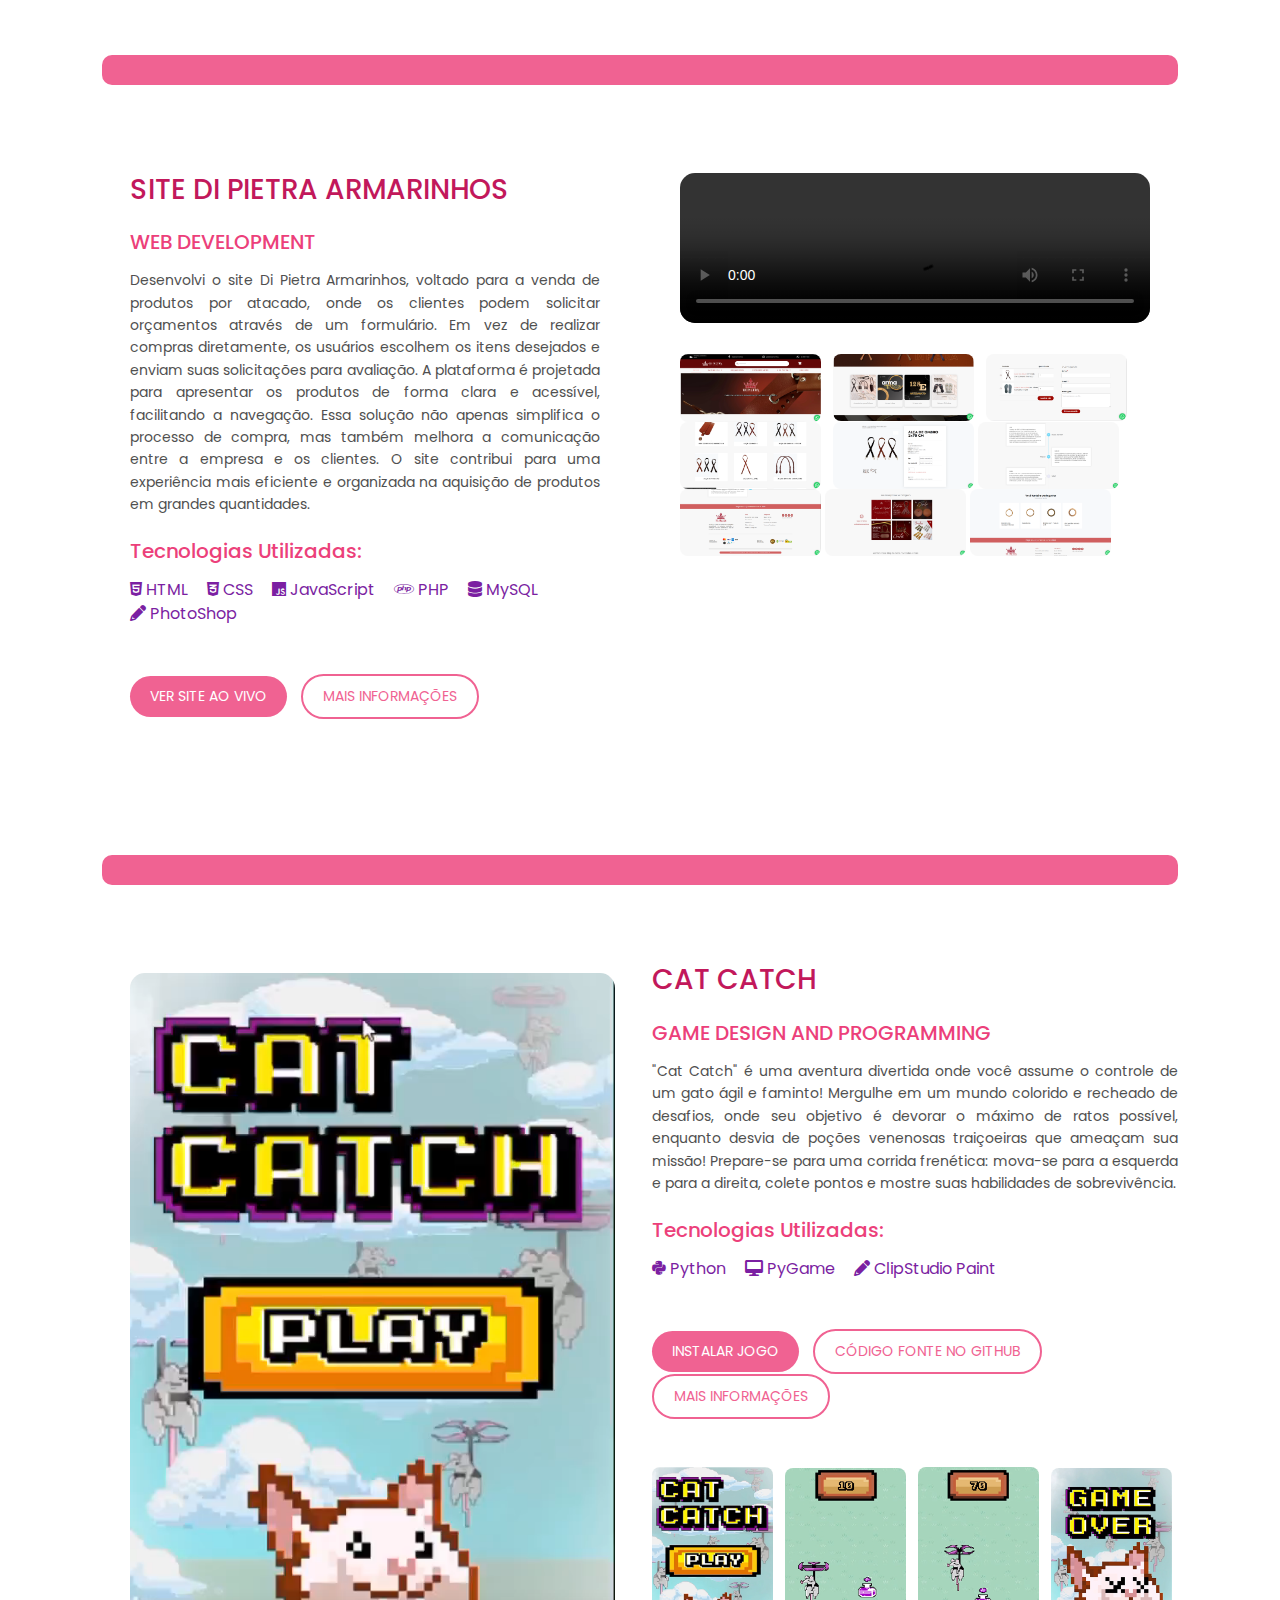
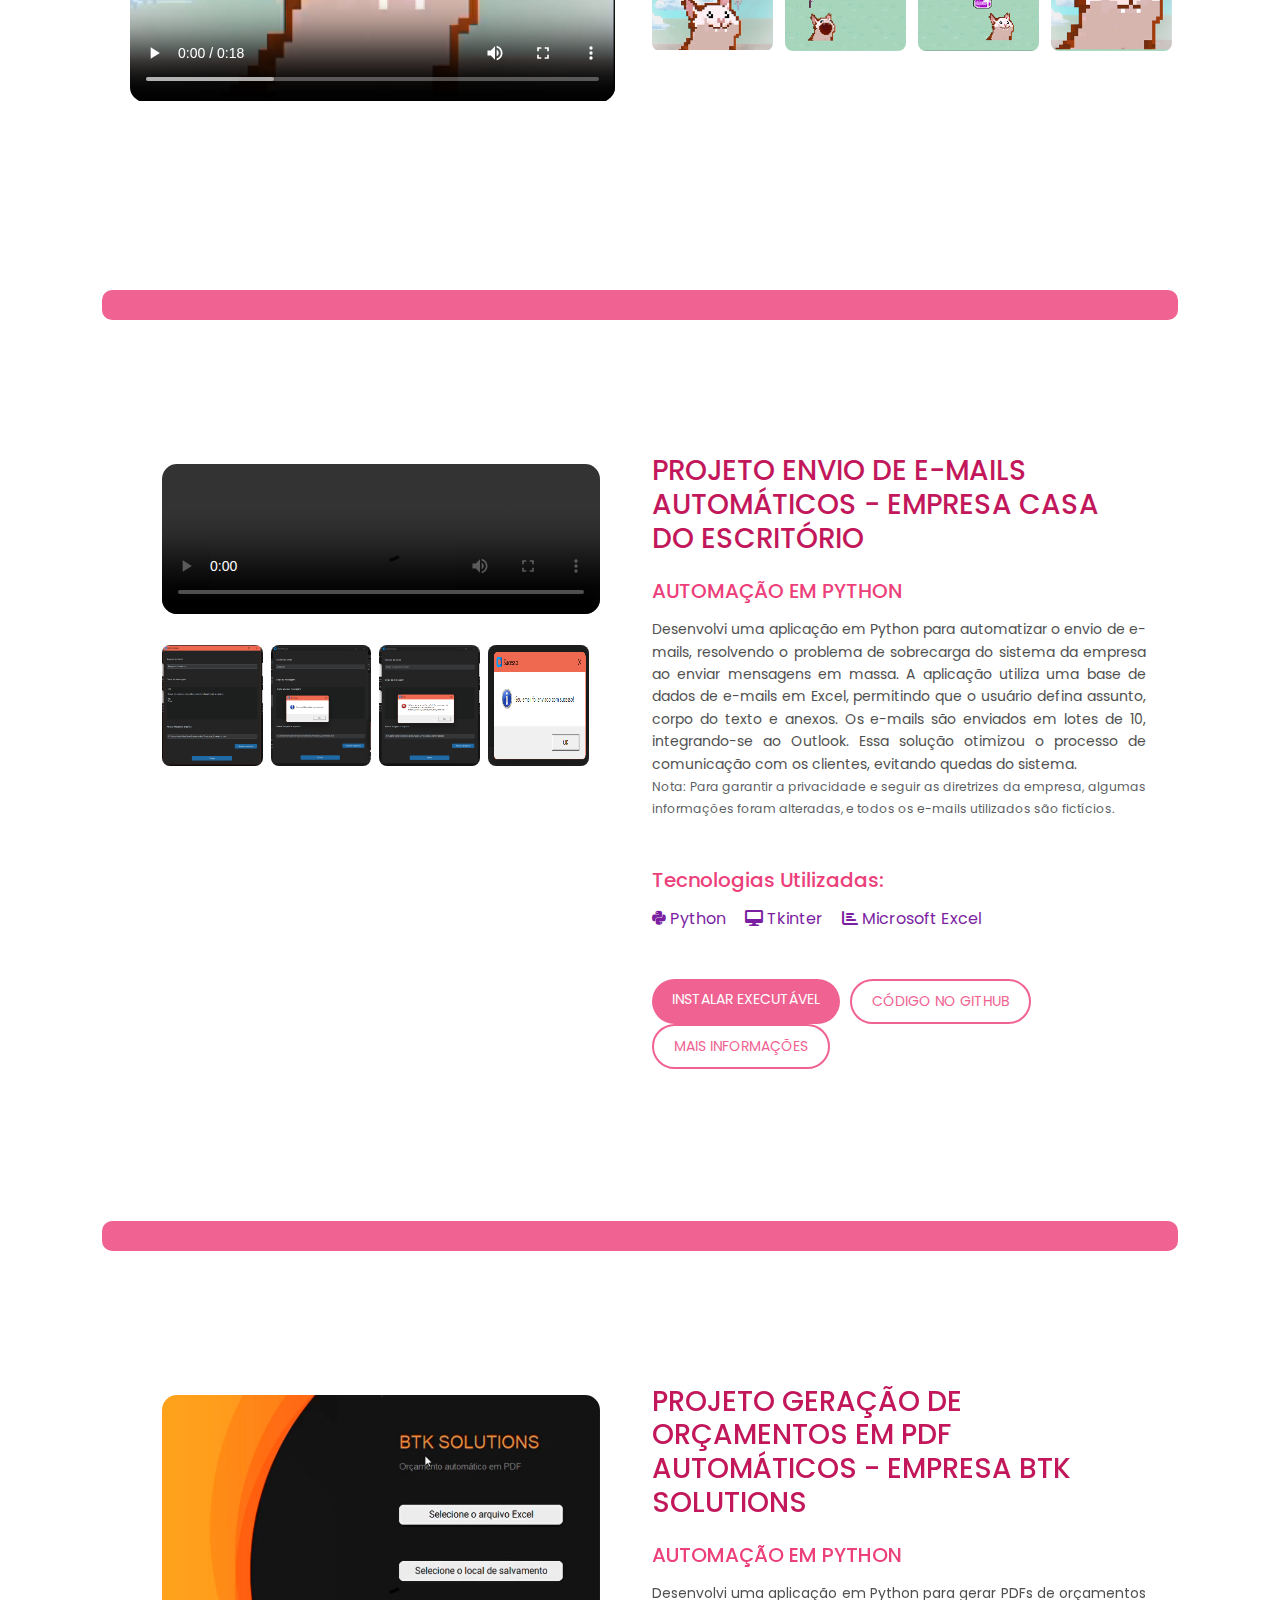
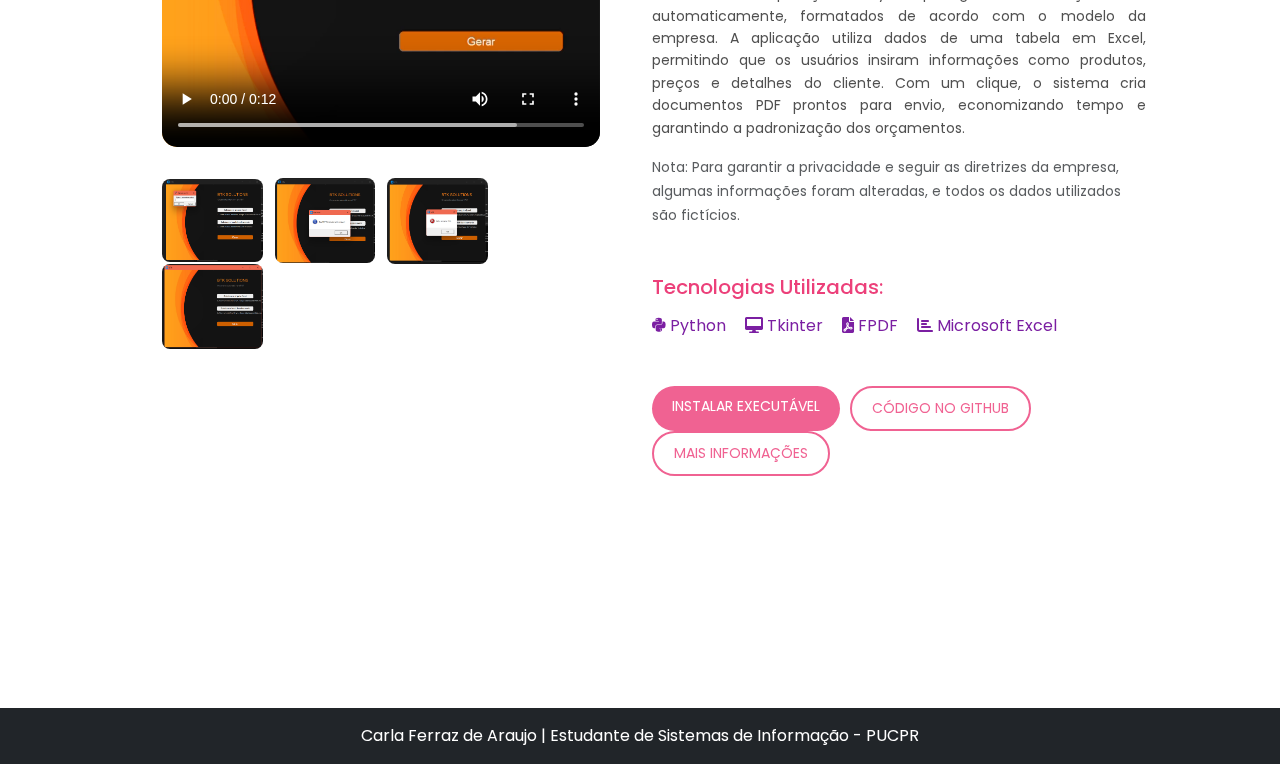
==== commit 90241ff1: "adding the links to github" ====
--- a/index.html
+++ b/index.html
@@ -192,7 +192,7 @@
 
                         <div class="my-5">
                             <a href="midia/catcatch/catcatch.exe" class="feminine-button" download>Instalar Jogo</a>
-                            <a href="https://github.com/carlaferraz/catcatch" target="_blank" class="feminine-outline-button">Código Fonte no GitHub</a>
+                            <a href="https://github.com/carlaferraz/Cat-Catch" target="_blank" class="feminine-outline-button">Código Fonte no GitHub</a>
                             <a href="#" class="feminine-outline-button" data-bs-toggle="collapse" data-bs-target="#more-info" aria-expanded="false" aria-controls="more-info">Mais Informações</a>
                             <div id="more-info" class="collapse mt-3">
                                 <div>
@@ -300,7 +300,7 @@
                             <div class="my-5">
                                 <div class="d-flex flex-wrap">
                                     <a href="midia/casadoescritorio/email_app.exe" class="feminine-button" download>Instalar Executável</a>
-                                    <a href="https://github.com/carlaferraz/catcatch" target="_blank" class="feminine-outline-button">Código no GitHub</a>
+                                    <a href="https://github.com/carlaferraz/Automacao-Email" target="_blank" class="feminine-outline-button">Código no GitHub</a>
                                     <a href="#" class="feminine-outline-button" data-bs-toggle="collapse" data-bs-target="#more-info" aria-expanded="false" aria-controls="more-info">Mais Informações</a>
                                     <div id="more-info" class="collapse mt-3">
                                         <div>
@@ -414,7 +414,7 @@
                             <div class="my-5">
                                 <div class="d-flex flex-wrap">
                                     <a href="#" class="feminine-button">Instalar Executável</a>
-                                    <a href="https://github.com/carlaferraz/catcatch" target="_blank" class="feminine-outline-button">Código no GitHub</a>
+                                    <a href="https://github.com/carlaferraz/Automacao-Orcamentos-PDF" target="_blank" class="feminine-outline-button">Código no GitHub</a>
                                     <a href="#" class="feminine-outline-button" data-bs-toggle="collapse" data-bs-target="#more-info-pdf" aria-expanded="false" aria-controls="more-info-pdf">Mais Informações</a>
                                     <div id="more-info-pdf" class="collapse mt-3">
                                         <div>
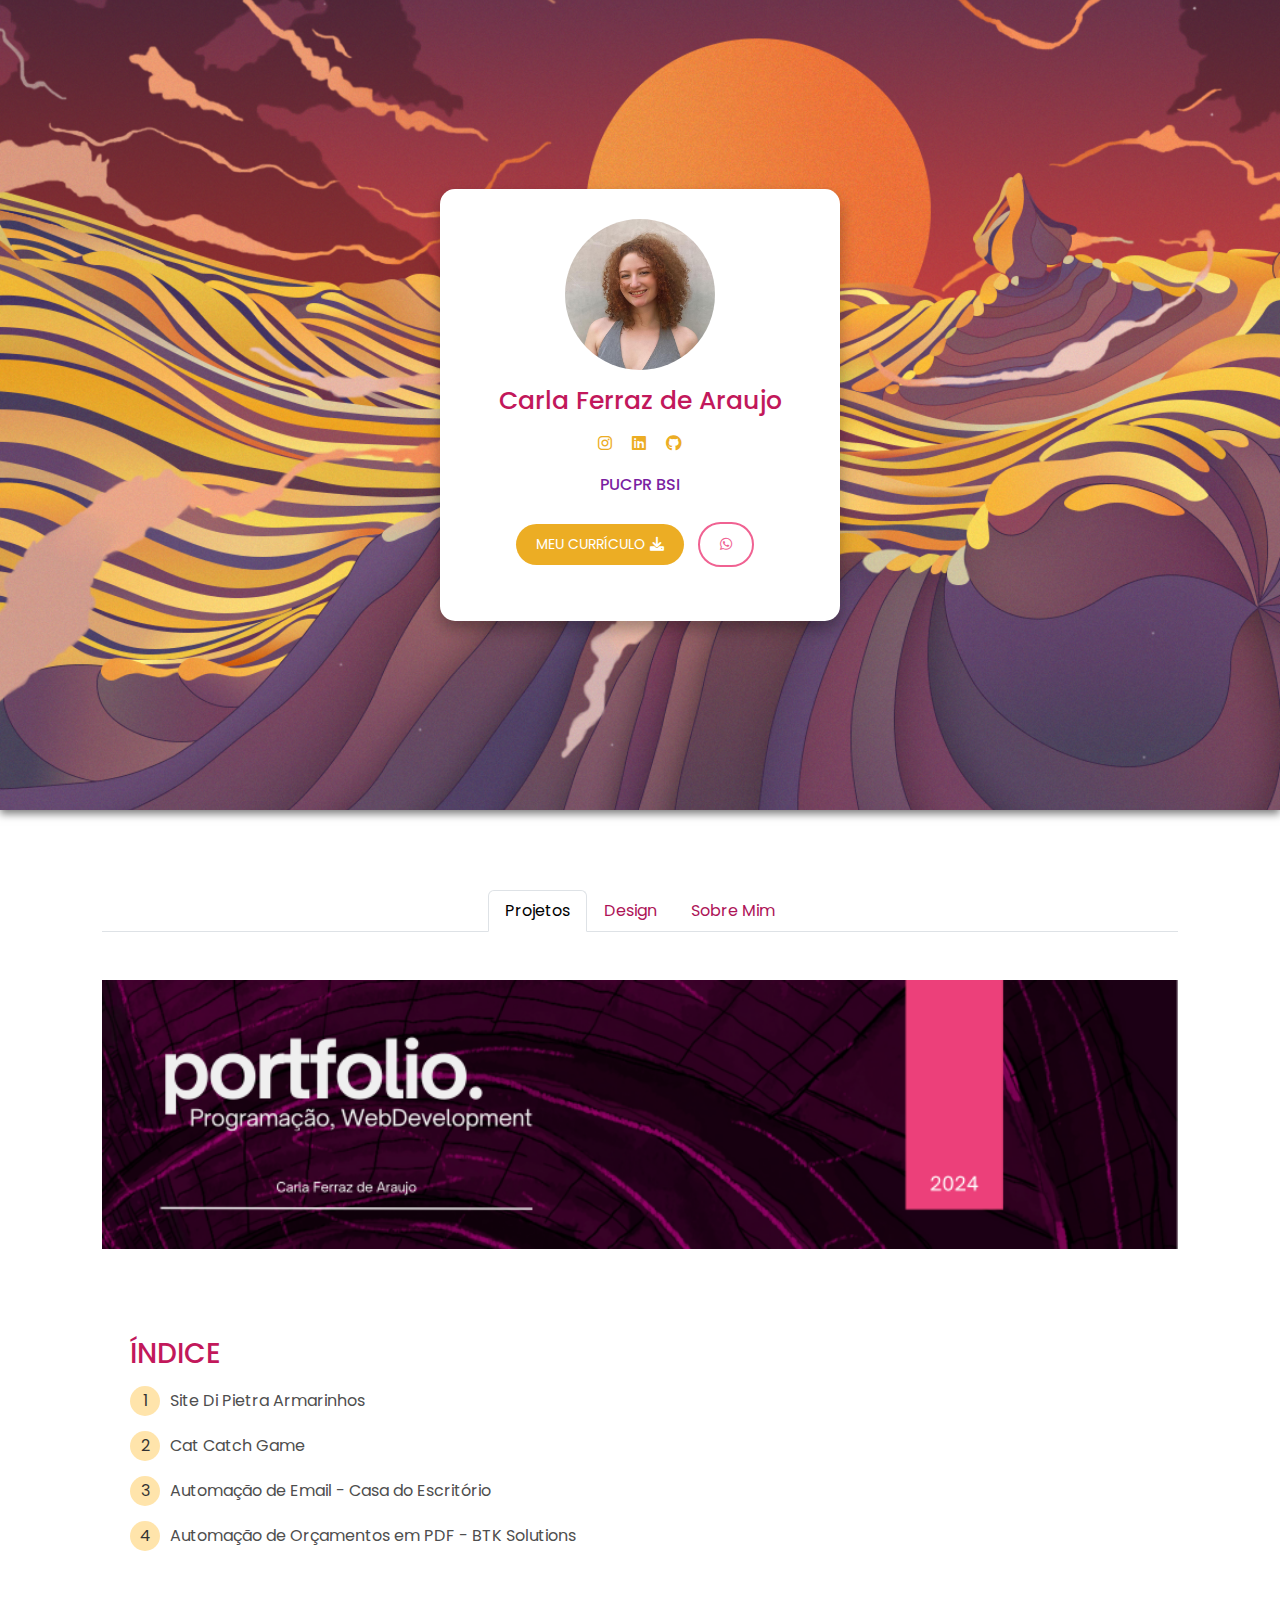
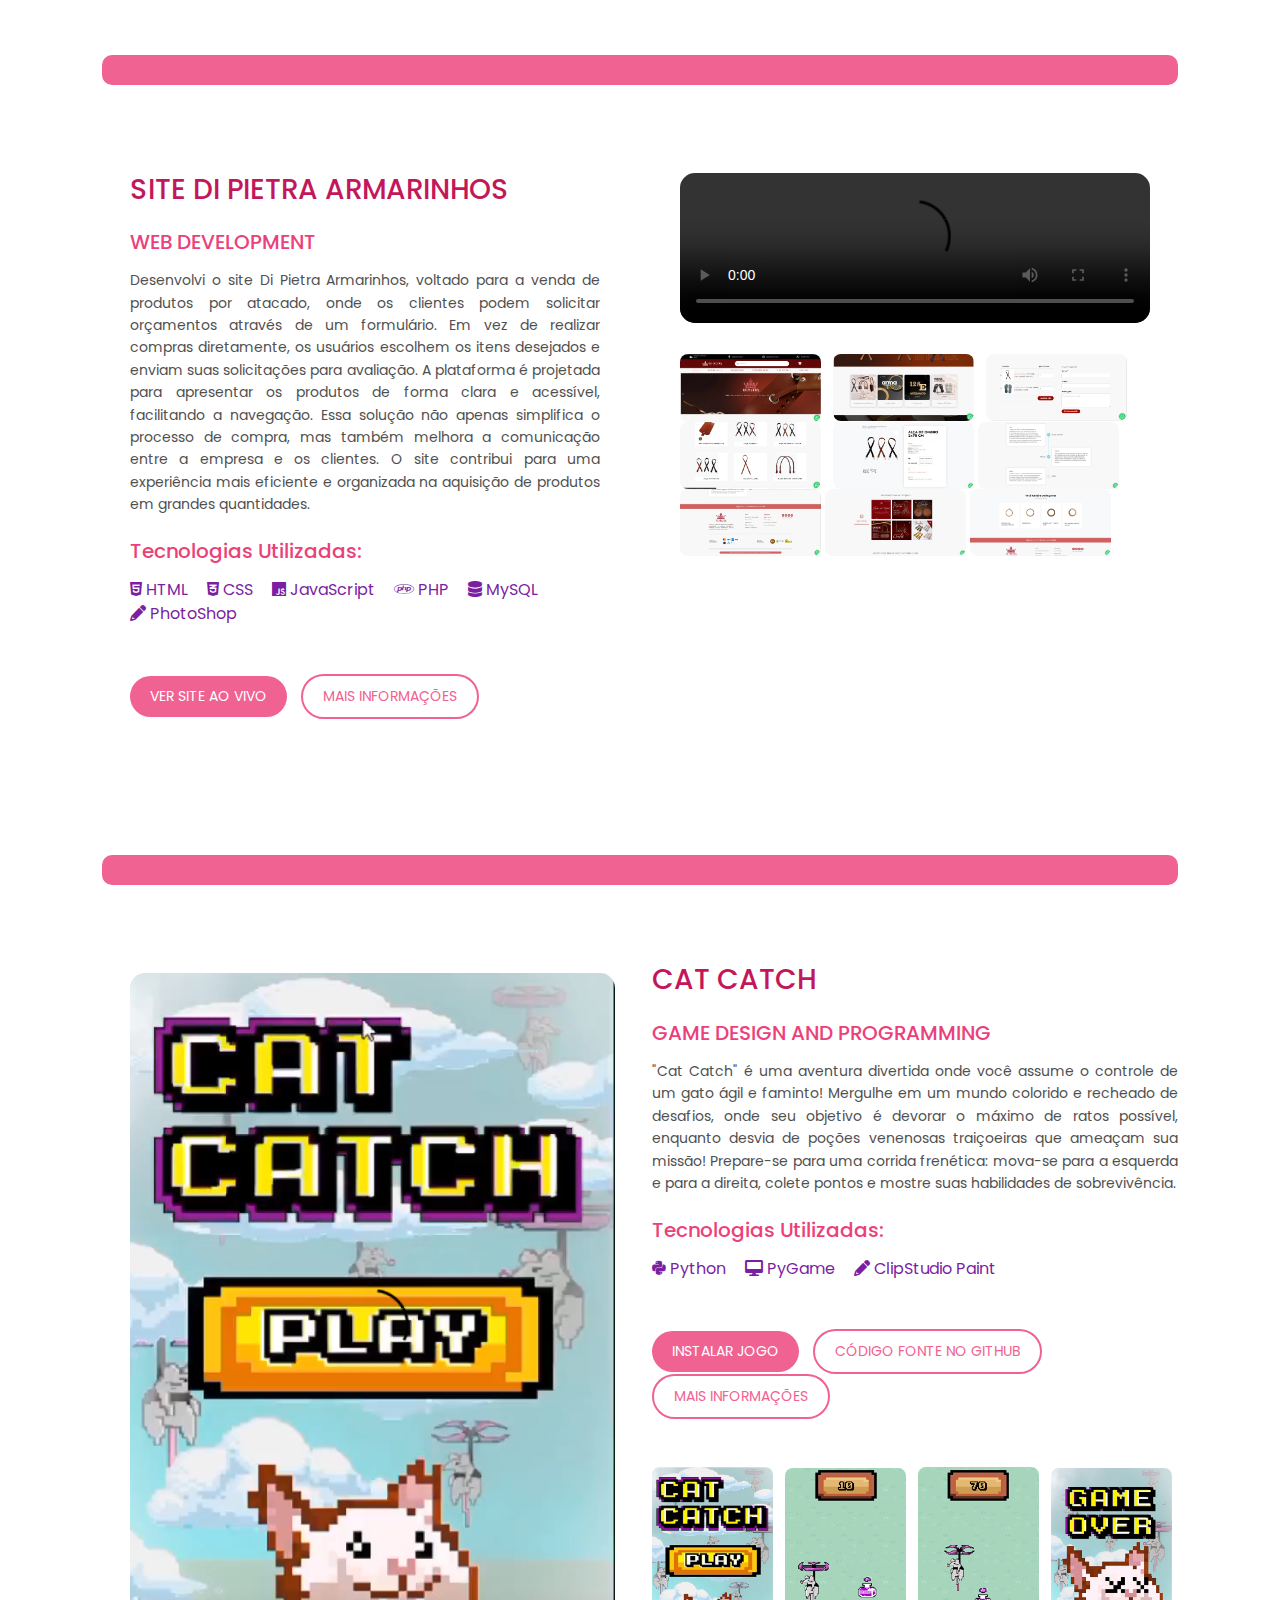
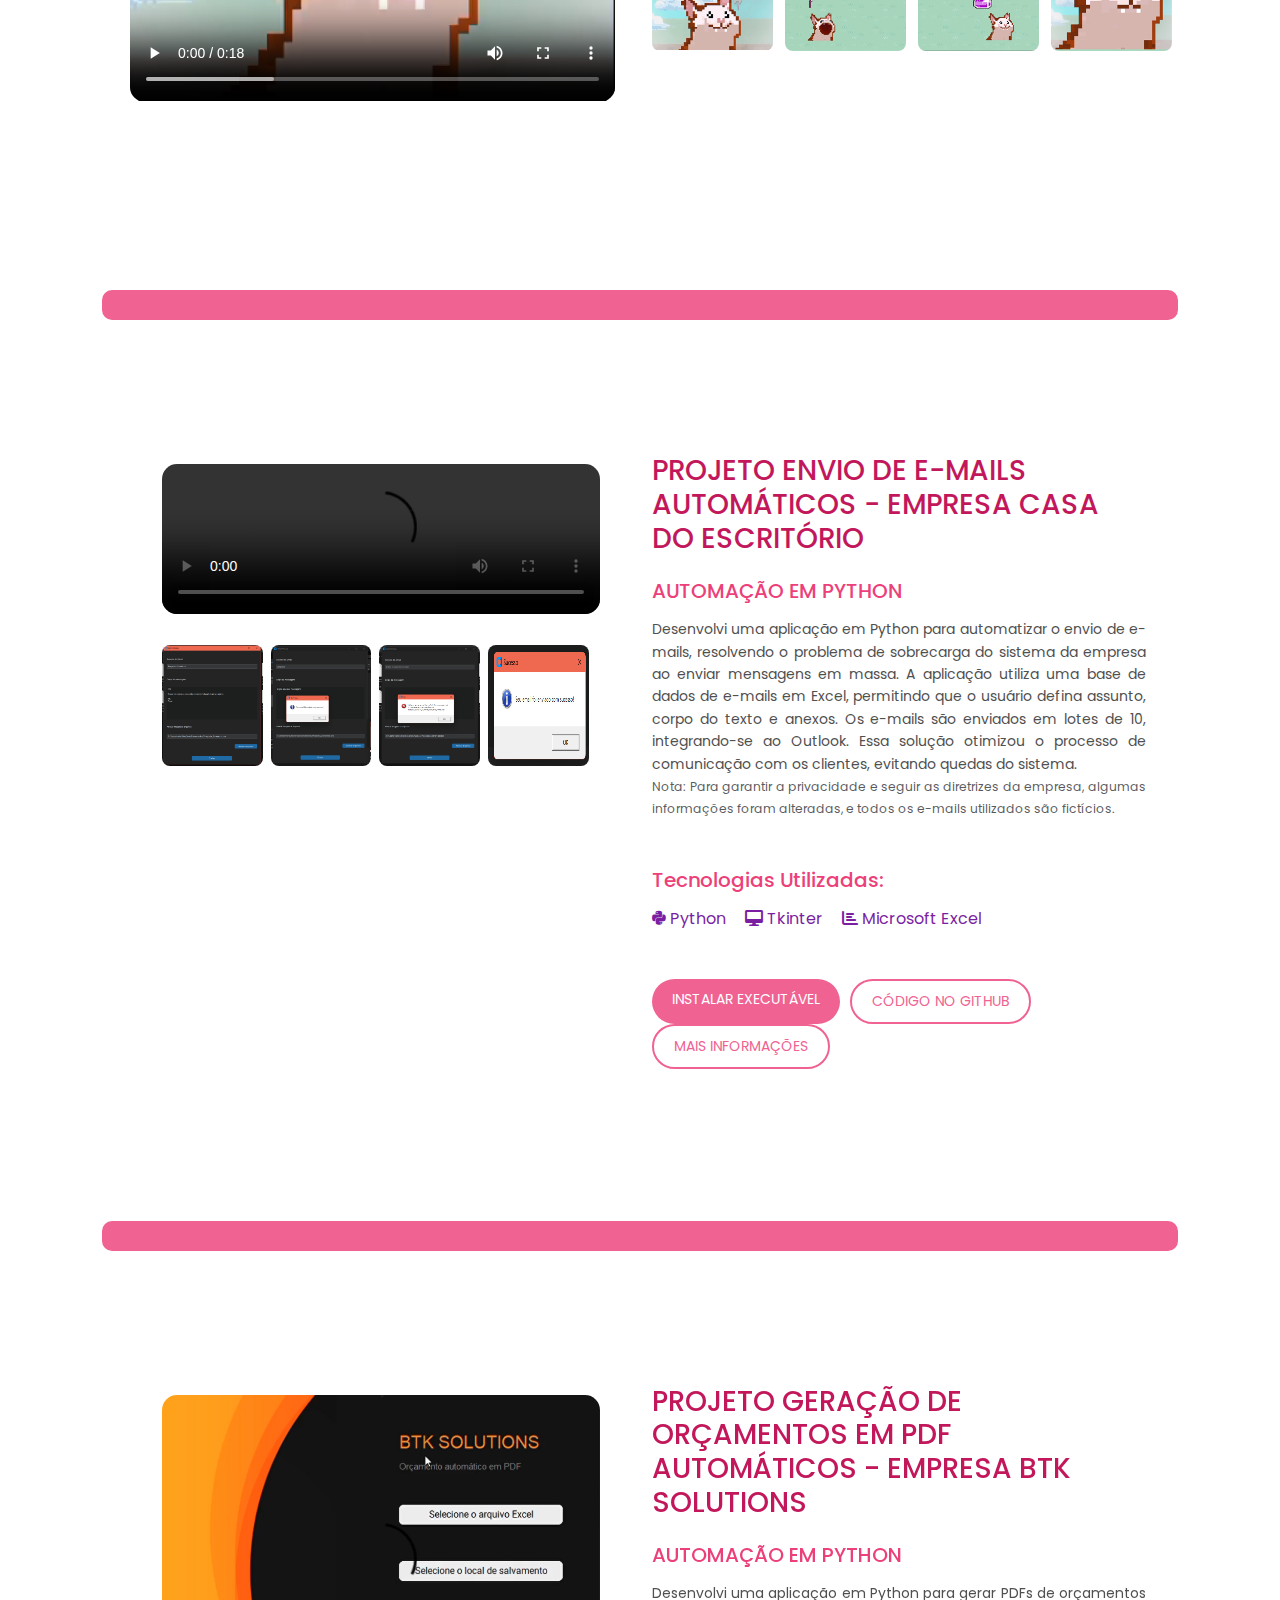
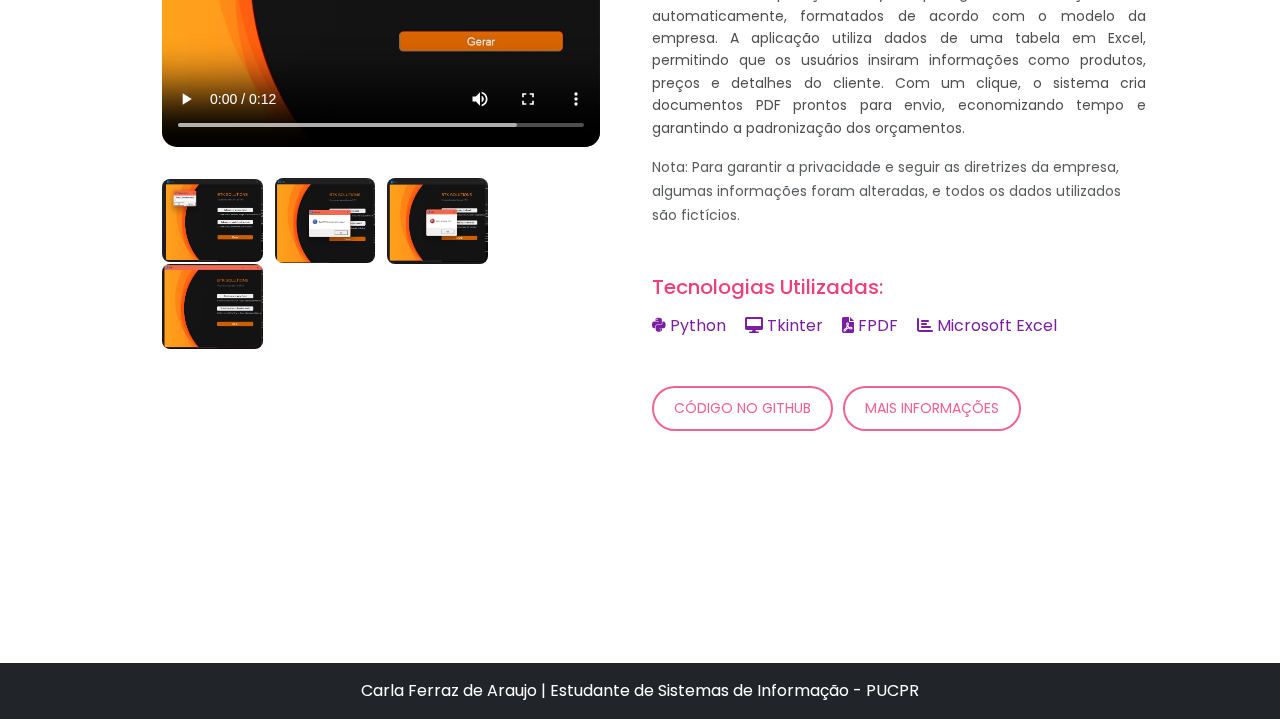
==== commit 729ecf5f: "adding my cv" ====
--- a/index.html
+++ b/index.html
@@ -36,9 +36,10 @@
                     <h4 class="profile-info-description">PUCPR BSI</h4>
                 </div>
                 <div class="profile__buttons">
-                    <a href="#" class="cv-button" download>Meu Currículo <i class="fas fa-download"></i></a>
+                    <a href="midia/CV_Carla_Araujo_2024.pdf" class="cv-button" download>Meu Currículo <i class="fas fa-download"></i></a>
                     <a href="https://api.whatsapp.com/send?phone=51123456789&text=Hello, more information!" target="_blank" class="feminine-outline-button">
                         <i class="fab fa-whatsapp"></i>
+                        
                     </a>
                 </div>
             </div>
@@ -413,7 +414,7 @@
 
                             <div class="my-5">
                                 <div class="d-flex flex-wrap">
-                                    <a href="#" class="feminine-button">Instalar Executável</a>
+                                    
                                     <a href="https://github.com/carlaferraz/Automacao-Orcamentos-PDF" target="_blank" class="feminine-outline-button">Código no GitHub</a>
                                     <a href="#" class="feminine-outline-button" data-bs-toggle="collapse" data-bs-target="#more-info-pdf" aria-expanded="false" aria-controls="more-info-pdf">Mais Informações</a>
                                     <div id="more-info-pdf" class="collapse mt-3">
